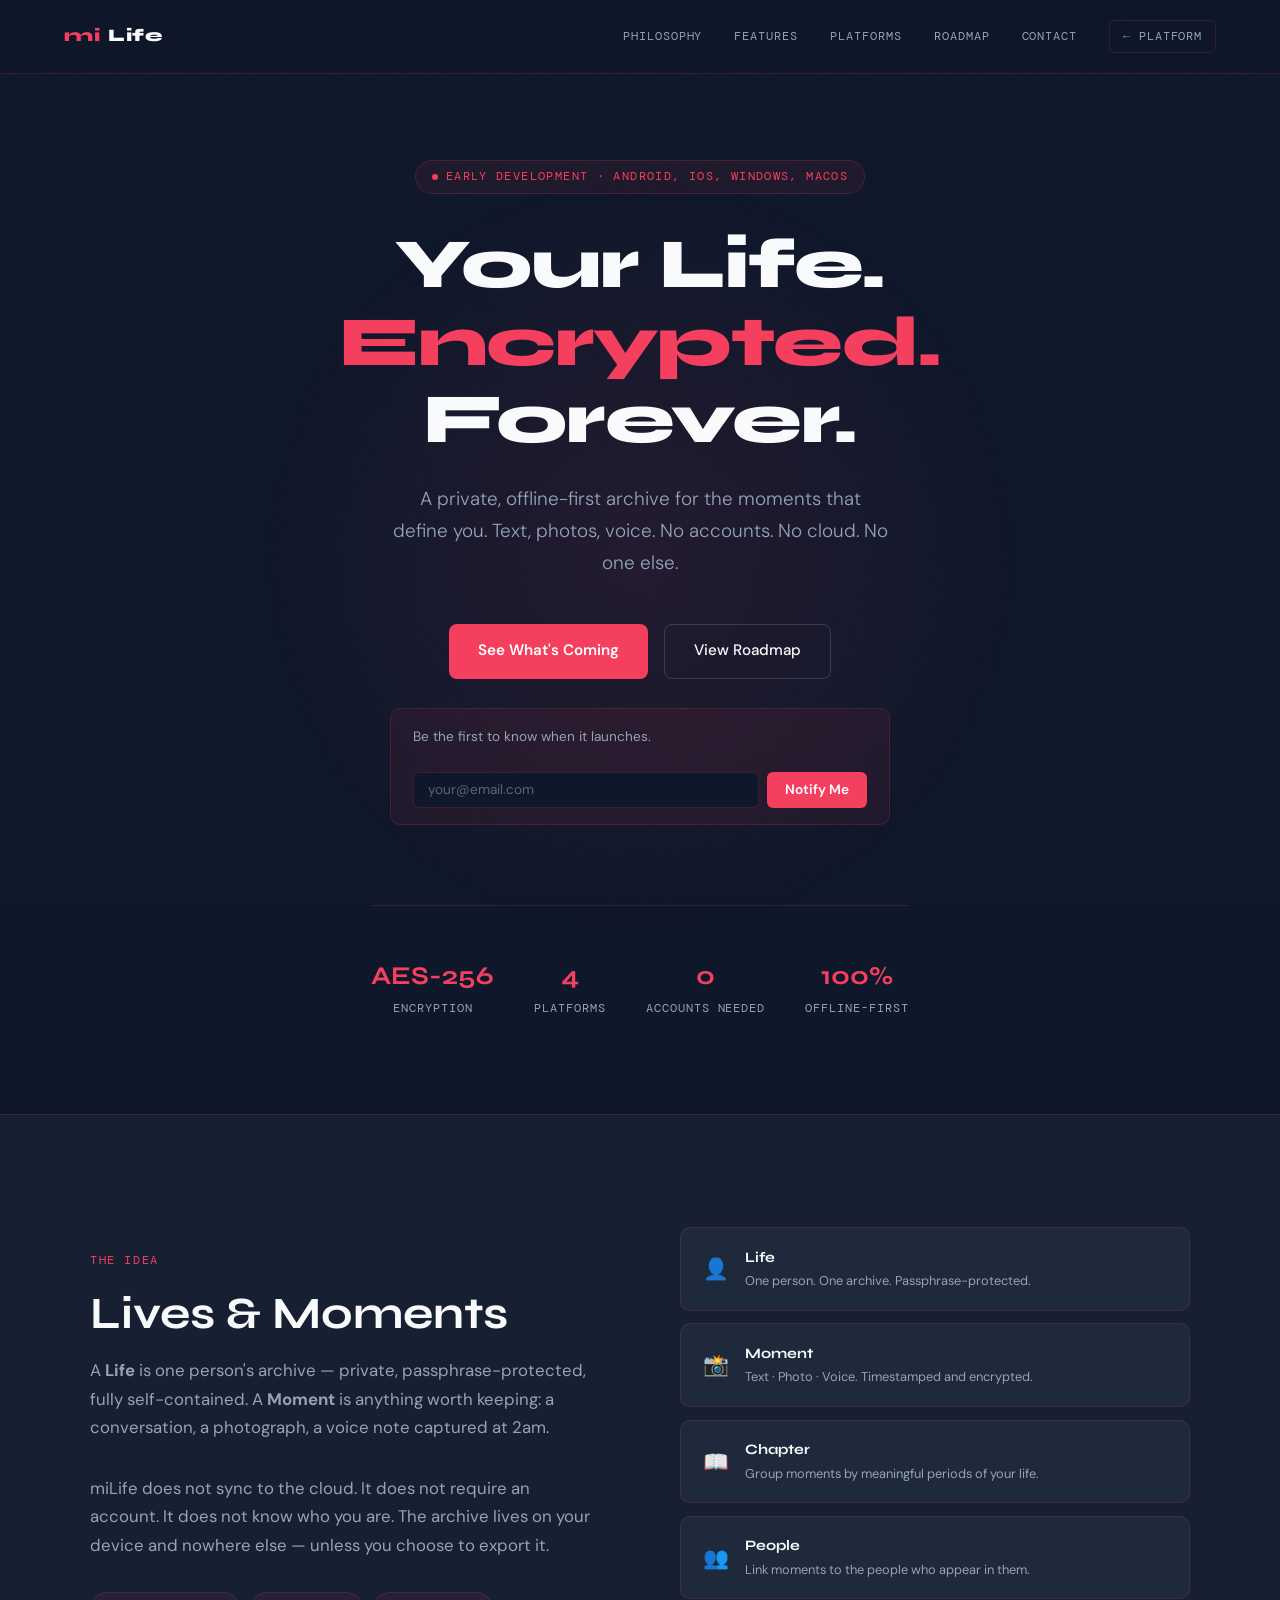
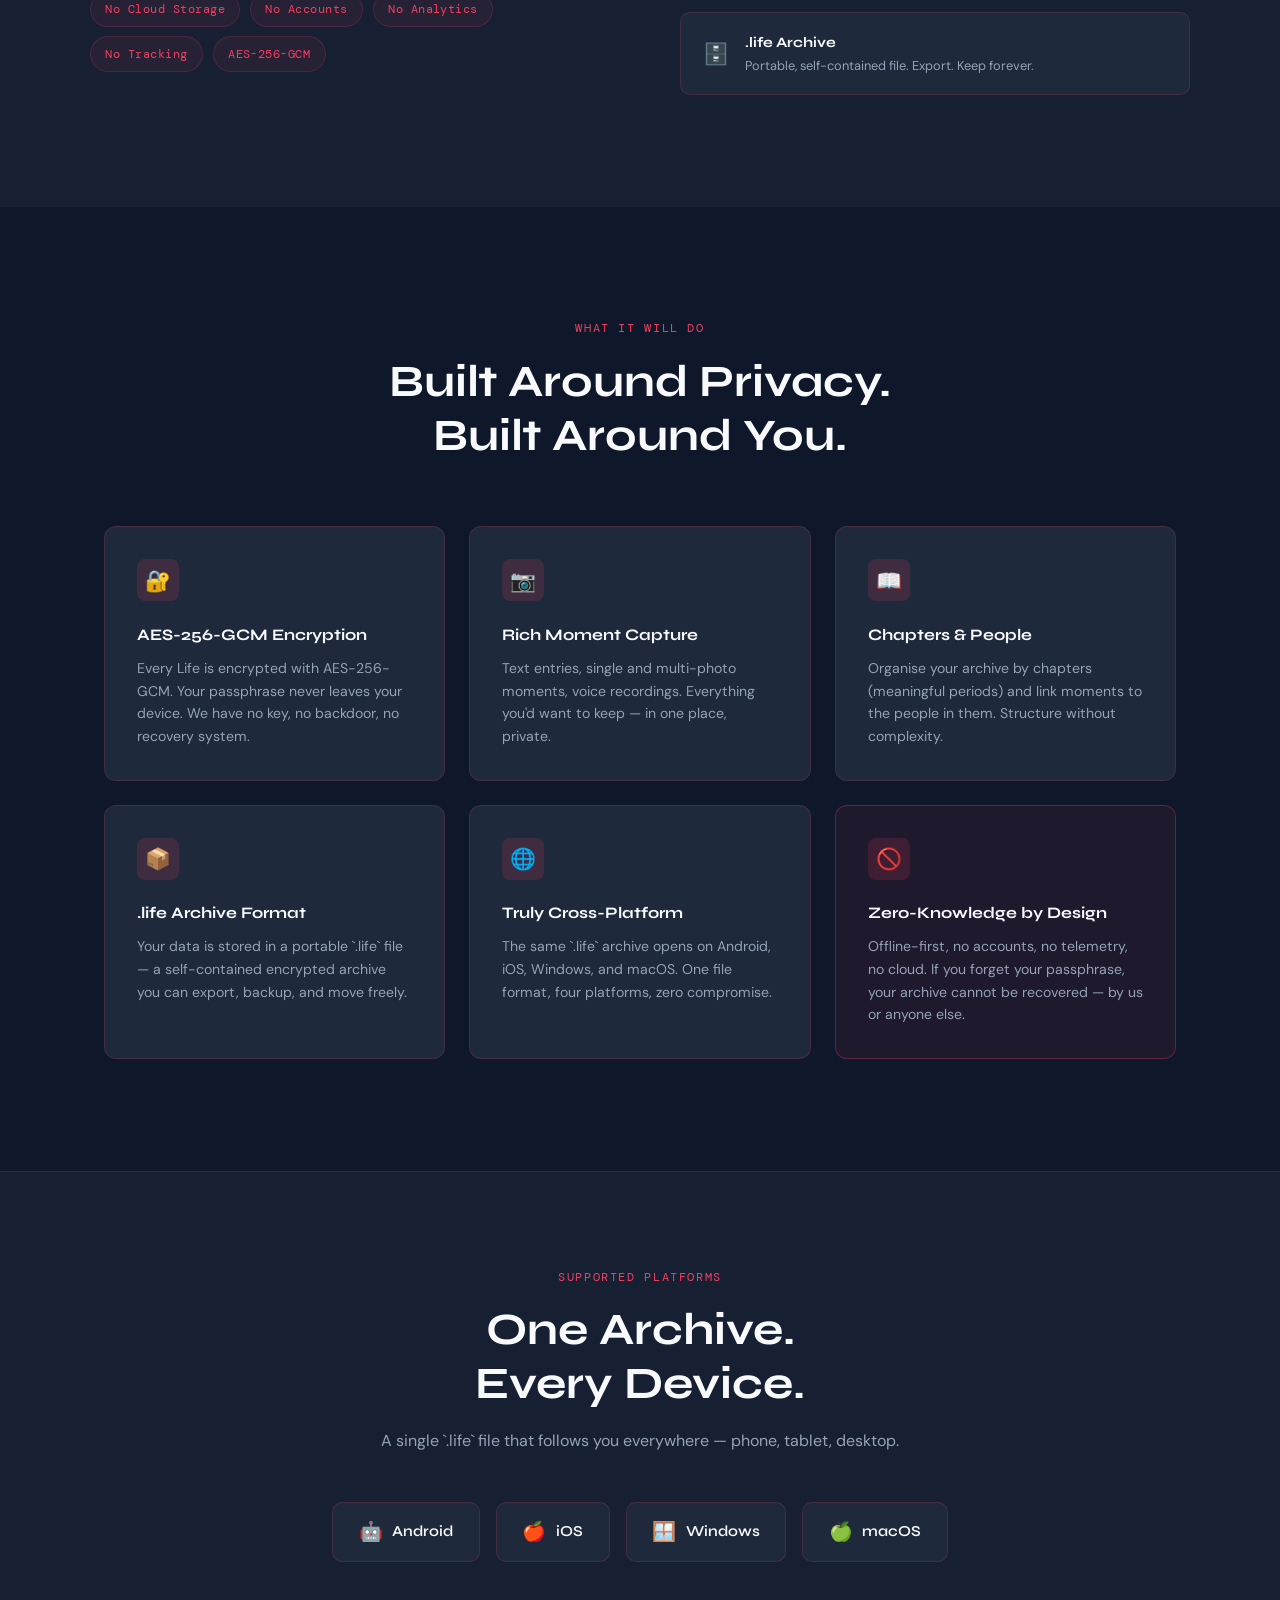
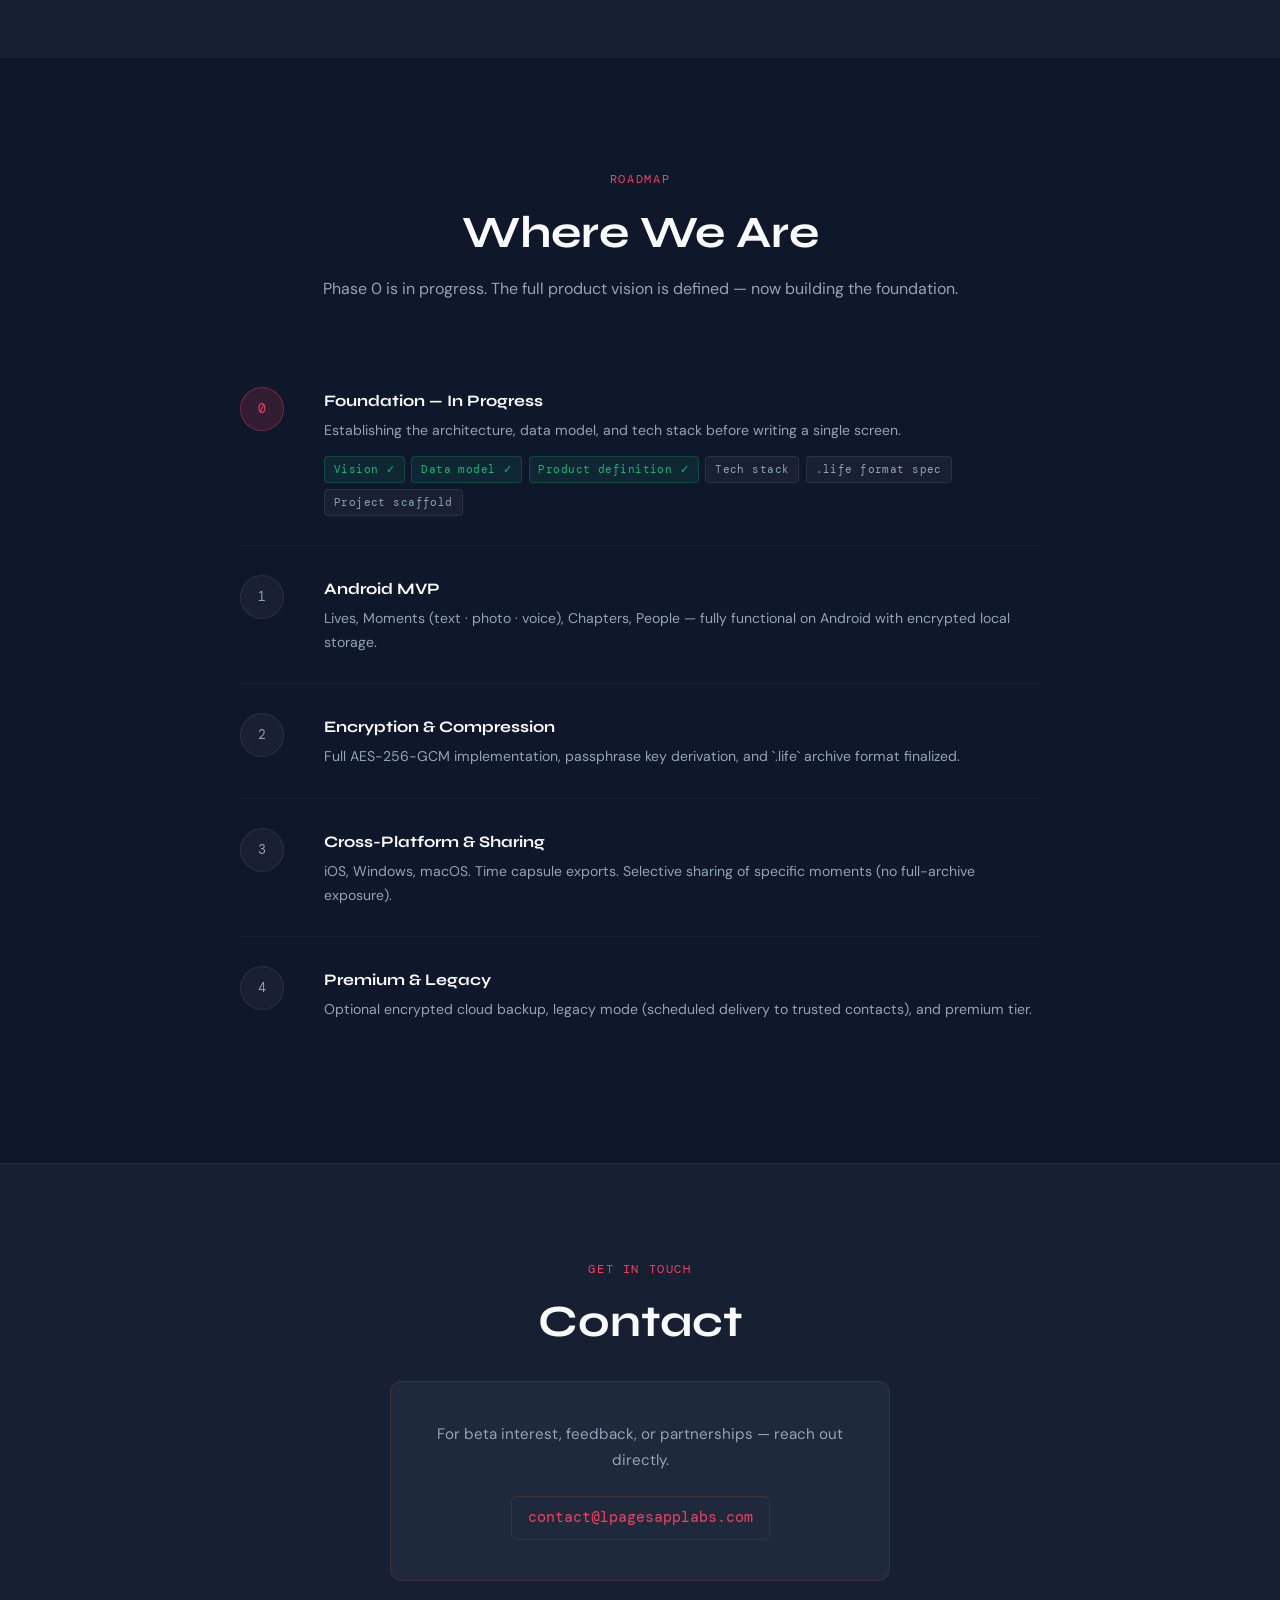
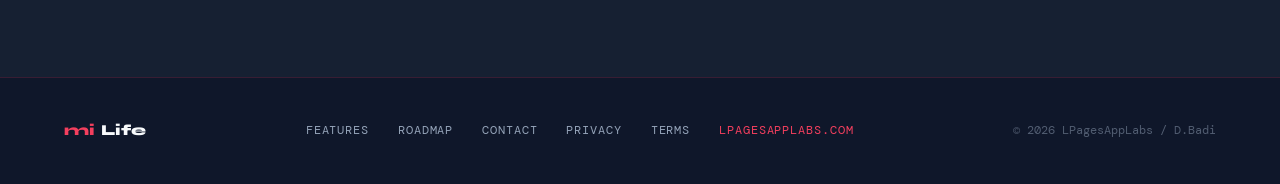
==== index.html @ c21c4c80 "Add files via upload" ====
<!DOCTYPE html>
<!-- LPagesAppLabs Platform v1.0 · miLife · contact@lpagesapplabs.com -->
<html lang="en">
<head>
  <meta charset="UTF-8" />
  <meta name="viewport" content="width=device-width, initial-scale=1.0"/>
  <title>miLife — Your Life. Encrypted. Forever.</title>
  <meta name="description" content="miLife is a private, offline-first life archive app. Capture moments, lives, and memories with AES-256-GCM encryption. No accounts. No cloud. No exceptions.">
  <link rel="canonical" href="https://milife.lpagesapplabs.com/" />
  <meta property="og:title" content="miLife — Your Life. Encrypted. Forever." />
  <meta property="og:description" content="Private life archive app. AES-256 encryption, offline-first, cross-platform. Your memories stay yours." />
  <meta property="og:url" content="https://milife.lpagesapplabs.com/" />
  <meta property="og:type" content="website" />
  <meta name="robots" content="index, follow">
  <link rel="icon" href="https://lpagesapplabs.com/favicon.ico" sizes="any">
  <link rel="icon" href="https://lpagesapplabs.com/logo.svg" type="image/svg+xml">
  <link rel="preconnect" href="https://fonts.bunny.net">
  <link href="https://fonts.bunny.net/css2?family=Syne:wght@400;600;700;800&family=DM+Mono:wght@300;400;500&family=DM+Sans:wght@300;400;500&display=swap" rel="stylesheet">
  <style>
    *, *::before, *::after { box-sizing: border-box; margin: 0; padding: 0; }
    :root {
      --bg: #0F172A; --bg2: #111827;
      --surface: #1E293B; --surface2: #162032;
      --rose: #F43F5E; --rose-dim: #E11D48;
      --rose-glow: rgba(244,63,94,0.15);
      --rose-glow2: rgba(244,63,94,0.07);
      --cyan: #22D3EE;
      --emerald: #10B981;
      --white: #F8FAFC; --muted: #94A3B8;
      --border: rgba(244,63,94,0.18);
    }
    html { scroll-behavior: smooth; }
    body {
      background: var(--bg); color: var(--white);
      font-family: 'DM Sans', sans-serif;
      font-size: 16px; line-height: 1.7; overflow-x: hidden;
    }
    body::before {
      content: ''; position: fixed; inset: 0;
      background-image: url("data:image/svg+xml,%3Csvg viewBox='0 0 256 256' xmlns='http://www.w3.org/2000/svg'%3E%3Cfilter id='noise'%3E%3CfeTurbulence type='fractalNoise' baseFrequency='0.9' numOctaves='4' stitchTiles='stitch'/%3E%3C/filter%3E%3Crect width='100%25' height='100%25' filter='url(%23noise)' opacity='0.04'/%3E%3C/svg%3E");
      pointer-events: none; z-index: 0; opacity: 0.4;
    }
    section { position: relative; z-index: 1; }

    /* NAV */
    nav {
      position: fixed; top: 0; left: 0; right: 0; z-index: 100;
      display: flex; justify-content: space-between; align-items: center;
      padding: 1.25rem 5%;
      background: rgba(15,23,42,0.88); backdrop-filter: blur(18px);
      border-bottom: 1px solid var(--border);
    }
    .nav-logo {
      font-family: 'Syne', sans-serif; font-weight: 800;
      font-size: 1.1rem; letter-spacing: 0.03em;
      color: var(--white); display: flex; align-items: center; gap: 0.5rem;
      text-decoration: none;
    }
    .nav-logo span { color: var(--rose); }
    .nav-right { display: flex; align-items: center; gap: 2rem; }
    .nav-links { display: flex; gap: 2rem; }
    .nav-links a {
      font-family: 'DM Mono', monospace; font-size: 0.75rem;
      color: var(--muted); text-decoration: none;
      letter-spacing: 0.08em; text-transform: uppercase; transition: color 0.2s;
    }
    .nav-links a:hover { color: var(--rose); }
    .nav-platform {
      font-family: 'DM Mono', monospace; font-size: 0.72rem;
      color: var(--muted); text-decoration: none;
      letter-spacing: 0.08em; text-transform: uppercase;
      border: 1px solid var(--border); padding: 0.35rem 0.8rem;
      border-radius: 6px; transition: all 0.2s;
    }
    .nav-platform:hover { color: var(--cyan); border-color: rgba(34,211,238,0.3); }
    .nav-hamburger { display: none; flex-direction: column; gap: 5px; cursor: pointer; padding: 4px; background: none; border: none; }
    .nav-hamburger span { display: block; width: 22px; height: 2px; background: var(--muted); border-radius: 2px; }
    .nav-mobile { display: none; flex-direction: column; background: rgba(15,23,42,0.97); border-top: 1px solid var(--border); padding: 1rem 5%; position: fixed; top: 62px; left: 0; right: 0; z-index: 99; }
    .nav-mobile a { font-family: 'DM Mono', monospace; font-size: 0.85rem; color: var(--muted); text-decoration: none; letter-spacing: 0.08em; text-transform: uppercase; padding: 0.75rem 0; border-bottom: 1px solid rgba(255,255,255,0.04); transition: color 0.2s; }
    .nav-mobile a:last-child { border-bottom: none; }
    .nav-mobile a:hover { color: var(--rose); }
    .nav-mobile.open { display: flex; }

    /* HERO */
    #hero {
      min-height: 100vh;
      display: flex; flex-direction: column;
      align-items: center; justify-content: center;
      text-align: center; padding: 10rem 5% 6rem; overflow: hidden;
    }
    .hero-glow {
      position: absolute; width: 800px; height: 800px; border-radius: 50%;
      background: radial-gradient(circle, rgba(244,63,94,0.09) 0%, transparent 68%);
      top: 50%; left: 50%; transform: translate(-50%, -50%);
      pointer-events: none; animation: pulse-glow 7s ease-in-out infinite;
    }
    @keyframes pulse-glow {
      0%, 100% { opacity: 0.6; transform: translate(-50%,-50%) scale(1); }
      50% { opacity: 1; transform: translate(-50%,-50%) scale(1.07); }
    }
    .hero-badge {
      display: inline-flex; align-items: center; gap: 0.5rem;
      font-family: 'DM Mono', monospace; font-size: 0.72rem;
      letter-spacing: 0.12em; text-transform: uppercase;
      color: var(--rose); background: var(--rose-glow2); border: 1px solid var(--border);
      padding: 0.4rem 1rem; border-radius: 999px;
      margin-bottom: 2rem; animation: fadeUp 0.6s ease both;
    }
    .badge-dot { width: 6px; height: 6px; border-radius: 50%; background: var(--rose); animation: blink 2s ease infinite; }
    @keyframes blink { 0%,100%{opacity:1} 50%{opacity:0.3} }
    h1 {
      font-family: 'Syne', sans-serif; font-weight: 800;
      font-size: clamp(2.2rem, 5.5vw, 4.5rem);
      line-height: 1.1; letter-spacing: -0.02em;
      margin-bottom: 1.5rem; animation: fadeUp 0.7s 0.1s ease both;
    }
    h1 .accent { color: var(--rose); }
    .hero-sub {
      font-size: clamp(1rem, 2vw, 1.18rem); color: var(--muted);
      max-width: 500px; margin: 0 auto 2.8rem; font-weight: 300;
      animation: fadeUp 0.7s 0.2s ease both;
    }
    .btn-group { display: flex; gap: 1rem; flex-wrap: wrap; justify-content: center; animation: fadeUp 0.7s 0.3s ease both; }
    .btn {
      display: inline-flex; align-items: center; gap: 0.6rem;
      padding: 0.85rem 1.8rem; border-radius: 8px;
      font-family: 'DM Sans', sans-serif; font-size: 0.95rem;
      font-weight: 500; text-decoration: none; cursor: pointer; transition: all 0.2s;
    }
    .btn-primary { background: var(--rose); color: #fff; border: none; font-weight: 600; }
    .btn-primary:hover { background: var(--rose-dim); transform: translateY(-2px); box-shadow: 0 8px 30px rgba(244,63,94,0.4); }
    .btn-secondary { background: transparent; color: var(--white); border: 1px solid rgba(255,255,255,0.15); }
    .btn-secondary:hover { border-color: var(--rose); color: var(--rose); transform: translateY(-2px); }
    .btn-soon { opacity: 0.5; cursor: default; pointer-events: none; }

    /* NOTIFY FORM */
    .notify-strip {
      display: flex; align-items: center; gap: 1.5rem; flex-wrap: wrap;
      background: var(--rose-glow2); border: 1px solid var(--border);
      border-radius: 10px; padding: 1rem 1.4rem; margin-top: 1.8rem;
      animation: fadeUp 0.7s 0.45s ease both; max-width: 500px;
    }
    .notify-strip p { font-size: 0.85rem; color: var(--muted); margin: 0; white-space: nowrap; }
    .notify-form { display: flex; gap: 0.5rem; flex: 1; min-width: 200px; }
    .notify-form input[type="email"] {
      flex: 1; background: var(--bg); border: 1px solid var(--border);
      border-radius: 6px; padding: 0.55rem 0.85rem;
      font-family: 'DM Sans', sans-serif; font-size: 0.85rem; color: var(--white);
      outline: none; transition: border-color 0.2s;
    }
    .notify-form input[type="email"]::placeholder { color: var(--muted); opacity: 0.55; }
    .notify-form input[type="email"]:focus { border-color: var(--rose); }
    .notify-form button {
      background: var(--rose); color: #fff; border: none; border-radius: 6px;
      padding: 0.55rem 1.1rem; font-family: 'DM Sans', sans-serif; font-size: 0.85rem;
      font-weight: 600; cursor: pointer; transition: background 0.2s; white-space: nowrap;
    }
    .notify-form button:hover { background: var(--rose-dim); }

    .hero-stat-bar {
      display: flex; gap: 2.5rem; flex-wrap: wrap; justify-content: center;
      margin-top: 5rem; padding-top: 3rem; border-top: 1px solid var(--border);
      animation: fadeUp 0.7s 0.55s ease both;
    }
    .stat { text-align: center; }
    .stat-num { font-family: 'Syne', sans-serif; font-size: 1.6rem; font-weight: 700; color: var(--rose); }
    .stat-label { font-size: 0.75rem; color: var(--muted); font-family: 'DM Mono', monospace; text-transform: uppercase; letter-spacing: 0.08em; }
    @keyframes fadeUp { from{opacity:0;transform:translateY(24px)} to{opacity:1;transform:translateY(0)} }

    /* SECTION COMMON */
    .section-label { font-family: 'DM Mono', monospace; font-size: 0.72rem; letter-spacing: 0.14em; text-transform: uppercase; color: var(--rose); margin-bottom: 1rem; }
    .section-title { font-family: 'Syne', sans-serif; font-size: clamp(1.8rem, 4vw, 2.8rem); font-weight: 700; line-height: 1.2; margin-bottom: 1rem; }

    /* PHILOSOPHY */
    #philosophy { padding: 7rem 5%; background: var(--surface2); border-top: 1px solid var(--border); }
    .philosophy-inner { max-width: 1100px; margin: 0 auto; display: grid; grid-template-columns: 1fr 1fr; gap: 5rem; align-items: center; }
    .philosophy-copy p { color: var(--muted); margin-bottom: 2rem; font-size: 1.05rem; }
    .philosophy-pills { display: flex; flex-wrap: wrap; gap: 0.6rem; }
    .pill { font-family: 'DM Mono', monospace; font-size: 0.75rem; padding: 0.4rem 0.9rem; border-radius: 999px; border: 1px solid var(--border); color: var(--rose); background: var(--rose-glow2); letter-spacing: 0.04em; }
    .philosophy-visual { display: flex; flex-direction: column; gap: 0.8rem; }
    .concept-row {
      display: flex; align-items: center; gap: 1rem; padding: 1.1rem 1.4rem;
      background: var(--surface); border: 1px solid var(--border); border-radius: 10px; transition: all 0.2s;
    }
    .concept-row:hover { border-color: rgba(244,63,94,0.35); background: var(--rose-glow2); }
    .concept-icon { font-size: 1.3rem; flex-shrink: 0; }
    .concept-body { flex: 1; }
    .concept-title { font-family: 'Syne', sans-serif; font-size: 0.9rem; font-weight: 700; }
    .concept-desc { font-size: 0.8rem; color: var(--muted); }

    /* FEATURES */
    #features { padding: 7rem 5%; max-width: 1200px; margin: 0 auto; }
    .features-header { text-align: center; margin-bottom: 4rem; }
    .features-grid { display: grid; grid-template-columns: repeat(auto-fit, minmax(260px, 1fr)); gap: 1.5rem; }
    .feature-card {
      background: var(--surface); border: 1px solid var(--border);
      border-radius: 12px; padding: 2rem; transition: all 0.25s; position: relative; overflow: hidden;
    }
    .feature-card::before { content:''; position:absolute; top:0; left:0; right:0; height:2px; background:linear-gradient(90deg, transparent, var(--rose), transparent); opacity:0; transition:opacity 0.3s; }
    .feature-card:hover { transform: translateY(-4px); border-color: rgba(244,63,94,0.4); box-shadow: 0 20px 40px rgba(0,0,0,0.3); }
    .feature-card:hover::before { opacity: 1; }
    .feature-icon { width: 42px; height: 42px; display: flex; align-items: center; justify-content: center; background: var(--rose-glow); border-radius: 8px; font-size: 1.3rem; margin-bottom: 1.2rem; }
    .feature-title { font-family: 'Syne', sans-serif; font-size: 1rem; font-weight: 700; margin-bottom: 0.6rem; color: var(--white); }
    .feature-desc { font-size: 0.88rem; color: var(--muted); line-height: 1.6; }

    /* PLATFORMS */
    #platforms { padding: 6rem 5%; background: var(--surface2); border-top: 1px solid var(--border); }
    .platforms-inner { max-width: 900px; margin: 0 auto; text-align: center; }
    .platform-grid { display: flex; flex-wrap: wrap; justify-content: center; gap: 1rem; margin-top: 3rem; }
    .platform-tag {
      display: flex; align-items: center; gap: 0.6rem;
      font-family: 'Syne', sans-serif; font-size: 0.95rem; font-weight: 600;
      padding: 0.8rem 1.6rem; border-radius: 10px;
      border: 1px solid var(--border); background: var(--surface);
      color: var(--white); transition: all 0.2s;
    }
    .platform-tag:hover { background: var(--rose-glow2); border-color: rgba(244,63,94,0.35); color: var(--rose); transform: translateY(-2px); }
    .platform-tag .icon { font-size: 1.2rem; }

    /* ROADMAP */
    #roadmap { padding: 7rem 5%; }
    .roadmap-inner { max-width: 800px; margin: 0 auto; }
    .roadmap-header { text-align: center; margin-bottom: 3.5rem; }
    .roadmap-header p { color: var(--muted); font-size: 1rem; margin-top: 0.5rem; }
    .phases { display: flex; flex-direction: column; gap: 0; }
    .phase {
      display: grid; grid-template-columns: 60px 1fr; gap: 1.5rem;
      padding: 1.8rem 0; border-bottom: 1px solid rgba(255,255,255,0.04); align-items: start;
    }
    .phase:last-child { border-bottom: none; }
    .phase-num {
      width: 44px; height: 44px; border-radius: 50%;
      display: flex; align-items: center; justify-content: center;
      font-family: 'DM Mono', monospace; font-size: 0.8rem; flex-shrink: 0;
    }
    .phase-num.done { background: rgba(16,185,129,0.15); border: 1px solid rgba(16,185,129,0.3); color: var(--emerald); }
    .phase-num.active { background: var(--rose-glow); border: 1px solid rgba(244,63,94,0.35); color: var(--rose); }
    .phase-num.next { background: rgba(255,255,255,0.04); border: 1px solid rgba(255,255,255,0.08); color: var(--muted); }
    .phase-name { font-family: 'Syne', sans-serif; font-size: 1rem; font-weight: 700; margin-bottom: 0.3rem; }
    .phase-desc { font-size: 0.88rem; color: var(--muted); }
    .phase-items { display: flex; flex-wrap: wrap; gap: 0.4rem; margin-top: 0.8rem; }
    .phase-item { font-family: 'DM Mono', monospace; font-size: 0.68rem; letter-spacing: 0.04em; padding: 0.2rem 0.55rem; border-radius: 4px; }
    .phase-item.done-item { background: rgba(16,185,129,0.1); border: 1px solid rgba(16,185,129,0.22); color: var(--emerald); }
    .phase-item.todo-item { background: rgba(255,255,255,0.04); border: 1px solid rgba(255,255,255,0.08); color: var(--muted); }

    /* CONTACT */
    #contact { padding: 6rem 5%; background: var(--surface2); border-top: 1px solid var(--border); text-align: center; }
    .contact-box { max-width: 500px; margin: 2rem auto 0; background: var(--surface); border: 1px solid var(--border); border-radius: 12px; padding: 2.5rem; }
    .contact-box p { color: var(--muted); font-size: 0.95rem; margin-bottom: 1.4rem; }
    .contact-email { display: inline-block; font-family: 'DM Mono', monospace; font-size: 0.95rem; color: var(--rose); text-decoration: none; padding: 0.5rem 1rem; border: 1px solid var(--border); border-radius: 6px; transition: border-color 0.2s; }
    .contact-email:hover { border-color: var(--rose); }

    /* FOOTER */
    footer { padding: 2.5rem 5%; border-top: 1px solid var(--border); display: flex; justify-content: space-between; align-items: center; flex-wrap: wrap; gap: 1rem; position: relative; z-index: 1; }
    .footer-logo { font-family: 'Syne', sans-serif; font-weight: 800; font-size: 0.95rem; text-decoration: none; color: var(--white); display: flex; align-items: center; gap: 0.4rem; }
    .footer-logo span { color: var(--rose); }
    .footer-links { display: flex; gap: 1.8rem; flex-wrap: wrap; }
    .footer-links a { font-family: 'DM Mono', monospace; font-size: 0.72rem; letter-spacing: 0.08em; text-transform: uppercase; color: var(--muted); text-decoration: none; transition: color 0.2s; }
    .footer-links a:hover { color: var(--rose); }
    .footer-copy { font-family: 'DM Mono', monospace; font-size: 0.72rem; color: var(--muted); opacity: 0.5; }

    .reveal { opacity: 0; transform: translateY(20px); transition: opacity 0.7s ease, transform 0.7s ease; }
    .reveal.visible { opacity: 1; transform: none; }

    @media (max-width: 768px) {
      .philosophy-inner { grid-template-columns: 1fr; gap: 3rem; }
      .nav-links { display: none; } .nav-hamburger { display: flex; }
      .nav-right { gap: 1rem; }
      #hero { padding: 7rem 5% 4rem; }
      h1 { font-size: clamp(1.9rem, 8vw, 2.8rem); }
      .hero-stat-bar { gap: 1.5rem; margin-top: 3rem; padding-top: 2rem; }
      .stat-num { font-size: 1.3rem; }
      footer { flex-direction: column; text-align: center; align-items: center; }
      .footer-links { justify-content: center; gap: 1rem; }
    }
  </style>
</head>
<body>

<nav>
  <a href="#hero" class="nav-logo"><span>mi</span>Life</a>
  <div class="nav-right">
    <div class="nav-links">
      <a href="#philosophy">Philosophy</a>
      <a href="#features">Features</a>
      <a href="#platforms">Platforms</a>
      <a href="#roadmap">Roadmap</a>
      <a href="#contact">Contact</a>
    </div>
    <a href="https://lpagesapplabs.com" class="nav-platform" rel="noopener noreferrer">← Platform</a>
    <button class="nav-hamburger" id="hamburger" aria-label="Menu"><span></span><span></span><span></span></button>
  </div>
</nav>
<div class="nav-mobile" id="navMobile">
  <a href="#philosophy" onclick="closeMenu()">Philosophy</a>
  <a href="#features" onclick="closeMenu()">Features</a>
  <a href="#platforms" onclick="closeMenu()">Platforms</a>
  <a href="#roadmap" onclick="closeMenu()">Roadmap</a>
  <a href="#contact" onclick="closeMenu()">Contact</a>
  <a href="https://lpagesapplabs.com" onclick="closeMenu()">← Platform</a>
</div>

<!-- HERO -->
<section id="hero">
  <div class="hero-glow"></div>
  <div class="hero-badge"><span class="badge-dot"></span> Early Development · Android, iOS, Windows, macOS</div>
  <h1>Your Life.<br><span class="accent">Encrypted.</span><br>Forever.</h1>
  <p class="hero-sub">A private, offline-first archive for the moments that define you. Text, photos, voice. No accounts. No cloud. No one else.</p>
  <div class="btn-group">
    <a href="#features" class="btn btn-primary">See What's Coming</a>
    <a href="#roadmap" class="btn btn-secondary">View Roadmap</a>
  </div>
  <div class="notify-strip">
    <p>Be the first to know when it launches.</p>
    <form class="notify-form" data-product="miLife" onsubmit="notifyMe(this,event)">
      <input type="email" placeholder="your@email.com" required autocomplete="email">
      <button type="submit">Notify Me</button>
    </form>
  </div>
  <div class="hero-stat-bar">
    <div class="stat"><div class="stat-num">AES-256</div><div class="stat-label">Encryption</div></div>
    <div class="stat"><div class="stat-num">4</div><div class="stat-label">Platforms</div></div>
    <div class="stat"><div class="stat-num">0</div><div class="stat-label">Accounts needed</div></div>
    <div class="stat"><div class="stat-num">100%</div><div class="stat-label">Offline-first</div></div>
  </div>
</section>

<!-- PHILOSOPHY -->
<section id="philosophy">
  <div class="philosophy-inner">
    <div class="philosophy-copy reveal">
      <div class="section-label">The Idea</div>
      <h2 class="section-title">Lives & Moments</h2>
      <p>A <strong>Life</strong> is one person's archive — private, passphrase-protected, fully self-contained. A <strong>Moment</strong> is anything worth keeping: a conversation, a photograph, a voice note captured at 2am.</p>
      <p>miLife does not sync to the cloud. It does not require an account. It does not know who you are. The archive lives on your device and nowhere else — unless you choose to export it.</p>
      <div class="philosophy-pills">
        <span class="pill">No Cloud Storage</span>
        <span class="pill">No Accounts</span>
        <span class="pill">No Analytics</span>
        <span class="pill">No Tracking</span>
        <span class="pill">AES-256-GCM</span>
      </div>
    </div>
    <div class="philosophy-visual reveal">
      <div class="concept-row"><span class="concept-icon">👤</span><div class="concept-body"><div class="concept-title">Life</div><div class="concept-desc">One person. One archive. Passphrase-protected.</div></div></div>
      <div class="concept-row"><span class="concept-icon">📸</span><div class="concept-body"><div class="concept-title">Moment</div><div class="concept-desc">Text · Photo · Voice. Timestamped and encrypted.</div></div></div>
      <div class="concept-row"><span class="concept-icon">📖</span><div class="concept-body"><div class="concept-title">Chapter</div><div class="concept-desc">Group moments by meaningful periods of your life.</div></div></div>
      <div class="concept-row"><span class="concept-icon">👥</span><div class="concept-body"><div class="concept-title">People</div><div class="concept-desc">Link moments to the people who appear in them.</div></div></div>
      <div class="concept-row"><span class="concept-icon">🗄️</span><div class="concept-body"><div class="concept-title">.life Archive</div><div class="concept-desc">Portable, self-contained file. Export. Keep forever.</div></div></div>
    </div>
  </div>
</section>

<!-- FEATURES -->
<section id="features">
  <div class="features-header reveal">
    <div class="section-label">What It Will Do</div>
    <h2 class="section-title">Built Around Privacy.<br>Built Around You.</h2>
  </div>
  <div class="features-grid">
    <div class="feature-card reveal">
      <div class="feature-icon">🔐</div>
      <div class="feature-title">AES-256-GCM Encryption</div>
      <p class="feature-desc">Every Life is encrypted with AES-256-GCM. Your passphrase never leaves your device. We have no key, no backdoor, no recovery system.</p>
    </div>
    <div class="feature-card reveal">
      <div class="feature-icon">📷</div>
      <div class="feature-title">Rich Moment Capture</div>
      <p class="feature-desc">Text entries, single and multi-photo moments, voice recordings. Everything you'd want to keep — in one place, private.</p>
    </div>
    <div class="feature-card reveal">
      <div class="feature-icon">📖</div>
      <div class="feature-title">Chapters & People</div>
      <p class="feature-desc">Organise your archive by chapters (meaningful periods) and link moments to the people in them. Structure without complexity.</p>
    </div>
    <div class="feature-card reveal">
      <div class="feature-icon">📦</div>
      <div class="feature-title">.life Archive Format</div>
      <p class="feature-desc">Your data is stored in a portable `.life` file — a self-contained encrypted archive you can export, backup, and move freely.</p>
    </div>
    <div class="feature-card reveal">
      <div class="feature-icon">🌐</div>
      <div class="feature-title">Truly Cross-Platform</div>
      <p class="feature-desc">The same `.life` archive opens on Android, iOS, Windows, and macOS. One file format, four platforms, zero compromise.</p>
    </div>
    <div class="feature-card reveal" style="border-color:rgba(244,63,94,0.3);background:var(--rose-glow2);">
      <div class="feature-icon">🚫</div>
      <div class="feature-title">Zero-Knowledge by Design</div>
      <p class="feature-desc">Offline-first, no accounts, no telemetry, no cloud. If you forget your passphrase, your archive cannot be recovered — by us or anyone else.</p>
    </div>
  </div>
</section>

<!-- PLATFORMS -->
<section id="platforms">
  <div class="platforms-inner">
    <div class="reveal">
      <div class="section-label">Supported Platforms</div>
      <h2 class="section-title">One Archive.<br>Every Device.</h2>
      <p style="color:var(--muted);margin-top:0.5rem;">A single `.life` file that follows you everywhere — phone, tablet, desktop.</p>
    </div>
    <div class="platform-grid reveal">
      <div class="platform-tag"><span class="icon">🤖</span> Android</div>
      <div class="platform-tag"><span class="icon">🍎</span> iOS</div>
      <div class="platform-tag"><span class="icon">🪟</span> Windows</div>
      <div class="platform-tag"><span class="icon">🍏</span> macOS</div>
    </div>
  </div>
</section>

<!-- ROADMAP -->
<section id="roadmap">
  <div class="roadmap-inner">
    <div class="roadmap-header reveal">
      <div class="section-label">Roadmap</div>
      <h2 class="section-title">Where We Are</h2>
      <p>Phase 0 is in progress. The full product vision is defined — now building the foundation.</p>
    </div>
    <div class="phases">
      <div class="phase reveal">
        <div class="phase-num active">0</div>
        <div>
          <div class="phase-name">Foundation — In Progress</div>
          <p class="phase-desc">Establishing the architecture, data model, and tech stack before writing a single screen.</p>
          <div class="phase-items">
            <span class="phase-item done-item">Vision ✓</span>
            <span class="phase-item done-item">Data model ✓</span>
            <span class="phase-item done-item">Product definition ✓</span>
            <span class="phase-item todo-item">Tech stack</span>
            <span class="phase-item todo-item">.life format spec</span>
            <span class="phase-item todo-item">Project scaffold</span>
          </div>
        </div>
      </div>
      <div class="phase reveal">
        <div class="phase-num next">1</div>
        <div>
          <div class="phase-name">Android MVP</div>
          <p class="phase-desc">Lives, Moments (text · photo · voice), Chapters, People — fully functional on Android with encrypted local storage.</p>
        </div>
      </div>
      <div class="phase reveal">
        <div class="phase-num next">2</div>
        <div>
          <div class="phase-name">Encryption & Compression</div>
          <p class="phase-desc">Full AES-256-GCM implementation, passphrase key derivation, and `.life` archive format finalized.</p>
        </div>
      </div>
      <div class="phase reveal">
        <div class="phase-num next">3</div>
        <div>
          <div class="phase-name">Cross-Platform & Sharing</div>
          <p class="phase-desc">iOS, Windows, macOS. Time capsule exports. Selective sharing of specific moments (no full-archive exposure).</p>
        </div>
      </div>
      <div class="phase reveal">
        <div class="phase-num next">4</div>
        <div>
          <div class="phase-name">Premium & Legacy</div>
          <p class="phase-desc">Optional encrypted cloud backup, legacy mode (scheduled delivery to trusted contacts), and premium tier.</p>
        </div>
      </div>
    </div>
  </div>
</section>

<!-- CONTACT -->
<section id="contact">
  <div class="reveal">
    <div class="section-label">Get in Touch</div>
    <h2 class="section-title">Contact</h2>
  </div>
  <div class="contact-box reveal">
    <p>For beta interest, feedback, or partnerships — reach out directly.</p>
    <a href="mailto:contact@lpagesapplabs.com" class="contact-email">contact@lpagesapplabs.com</a>
  </div>
</section>

<footer>
  <a href="#hero" class="footer-logo"><span>mi</span>Life</a>
  <div class="footer-links">
    <a href="#features">Features</a>
    <a href="#roadmap">Roadmap</a>
    <a href="#contact">Contact</a>
    <a href="privacy.html">Privacy</a>
    <a href="terms.html">Terms</a>
    <a href="https://lpagesapplabs.com" style="color:var(--rose);" rel="noopener noreferrer">lpagesapplabs.com</a>
  </div>
  <div class="footer-copy">© 2026 LPagesAppLabs / D.Badi</div>
</footer>

<script>
  function notifyMe(f,e){e.preventDefault();var em=f.querySelector('input').value;var p=f.dataset.product;window.location='mailto:contact@lpagesapplabs.com?subject=Launch+notification:+'+encodeURIComponent(p)+'&body=Please+add+'+encodeURIComponent(em)+'+to+the+launch+list+for+'+encodeURIComponent(p)+'.';}
  const observer = new IntersectionObserver((entries) => {
    entries.forEach(e => { if (e.isIntersecting) { e.target.classList.add('visible'); observer.unobserve(e.target); } });
  }, { threshold: 0.1 });
  document.querySelectorAll('.reveal').forEach(el => observer.observe(el));
  const hamburger = document.getElementById('hamburger');
  const navMobile = document.getElementById('navMobile');
  hamburger.addEventListener('click', () => navMobile.classList.toggle('open'));
  function closeMenu() { navMobile.classList.remove('open'); }
</script>
</body>
</html>
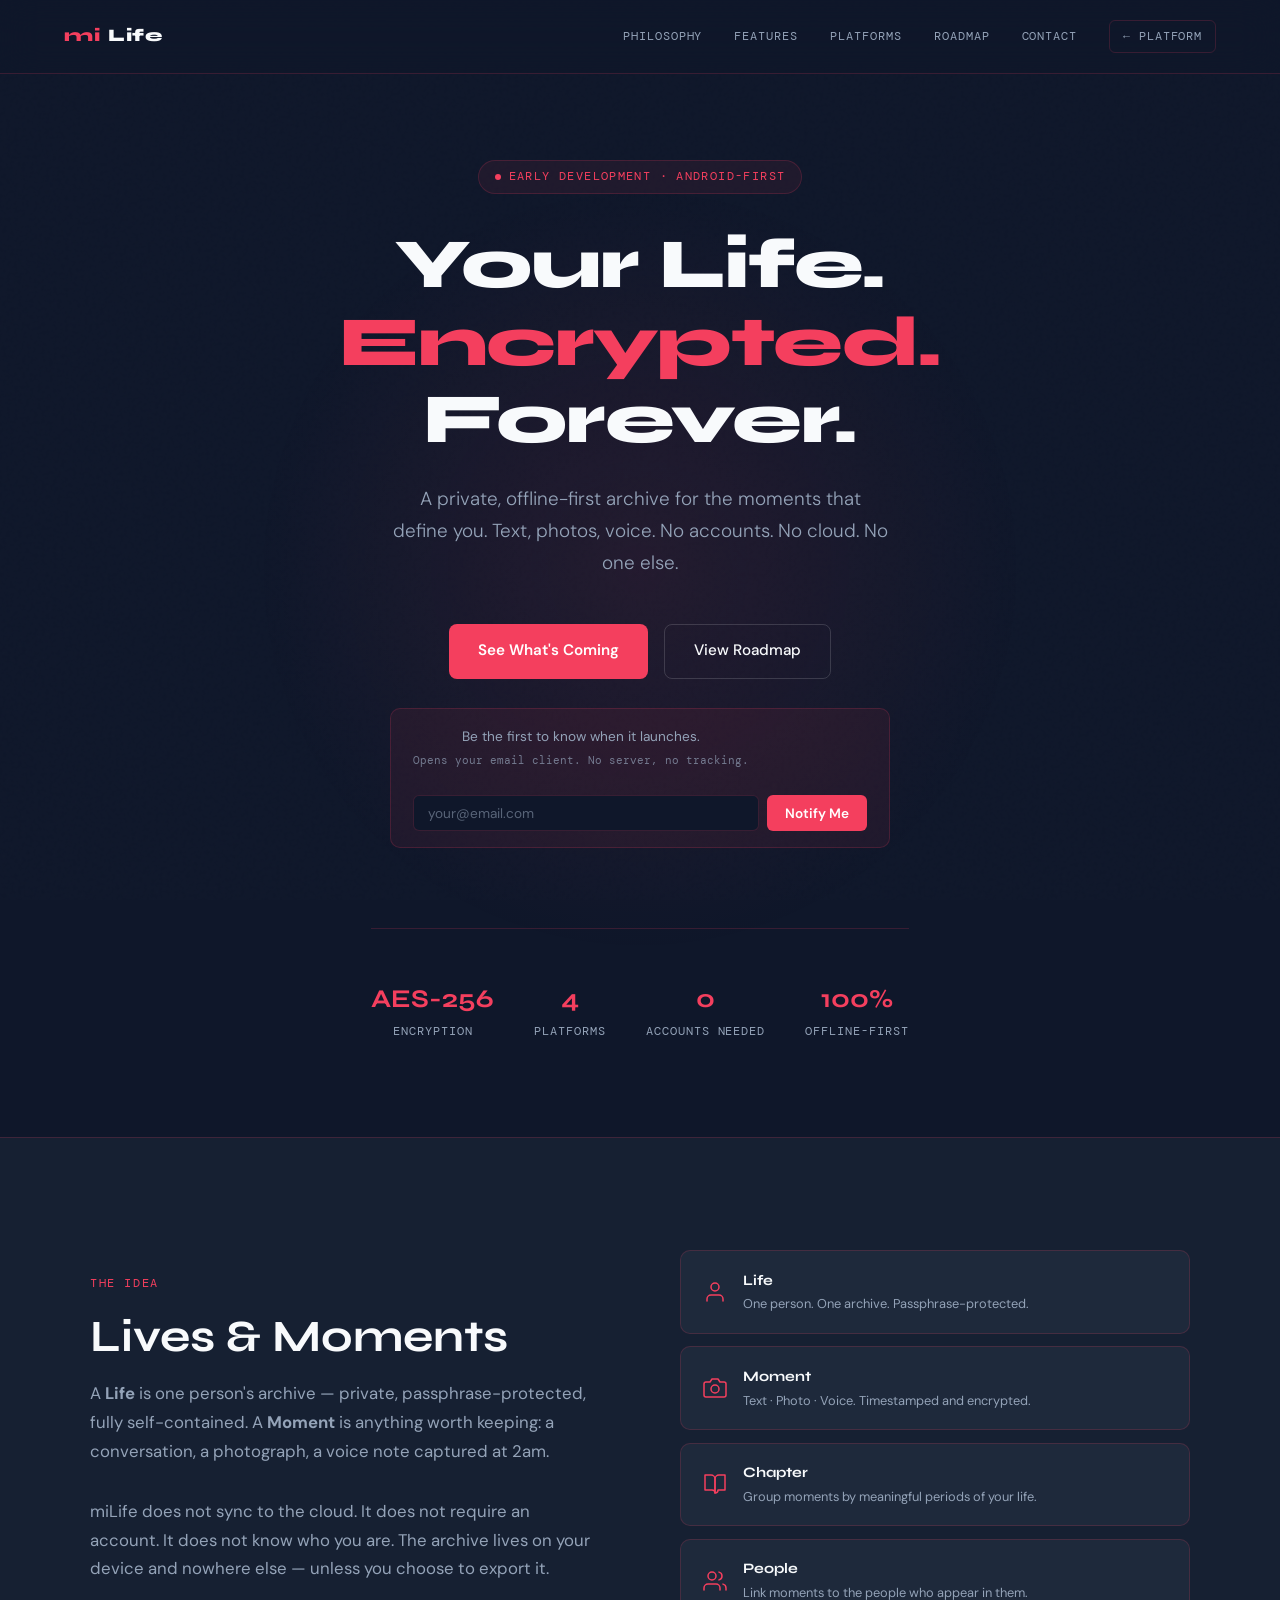
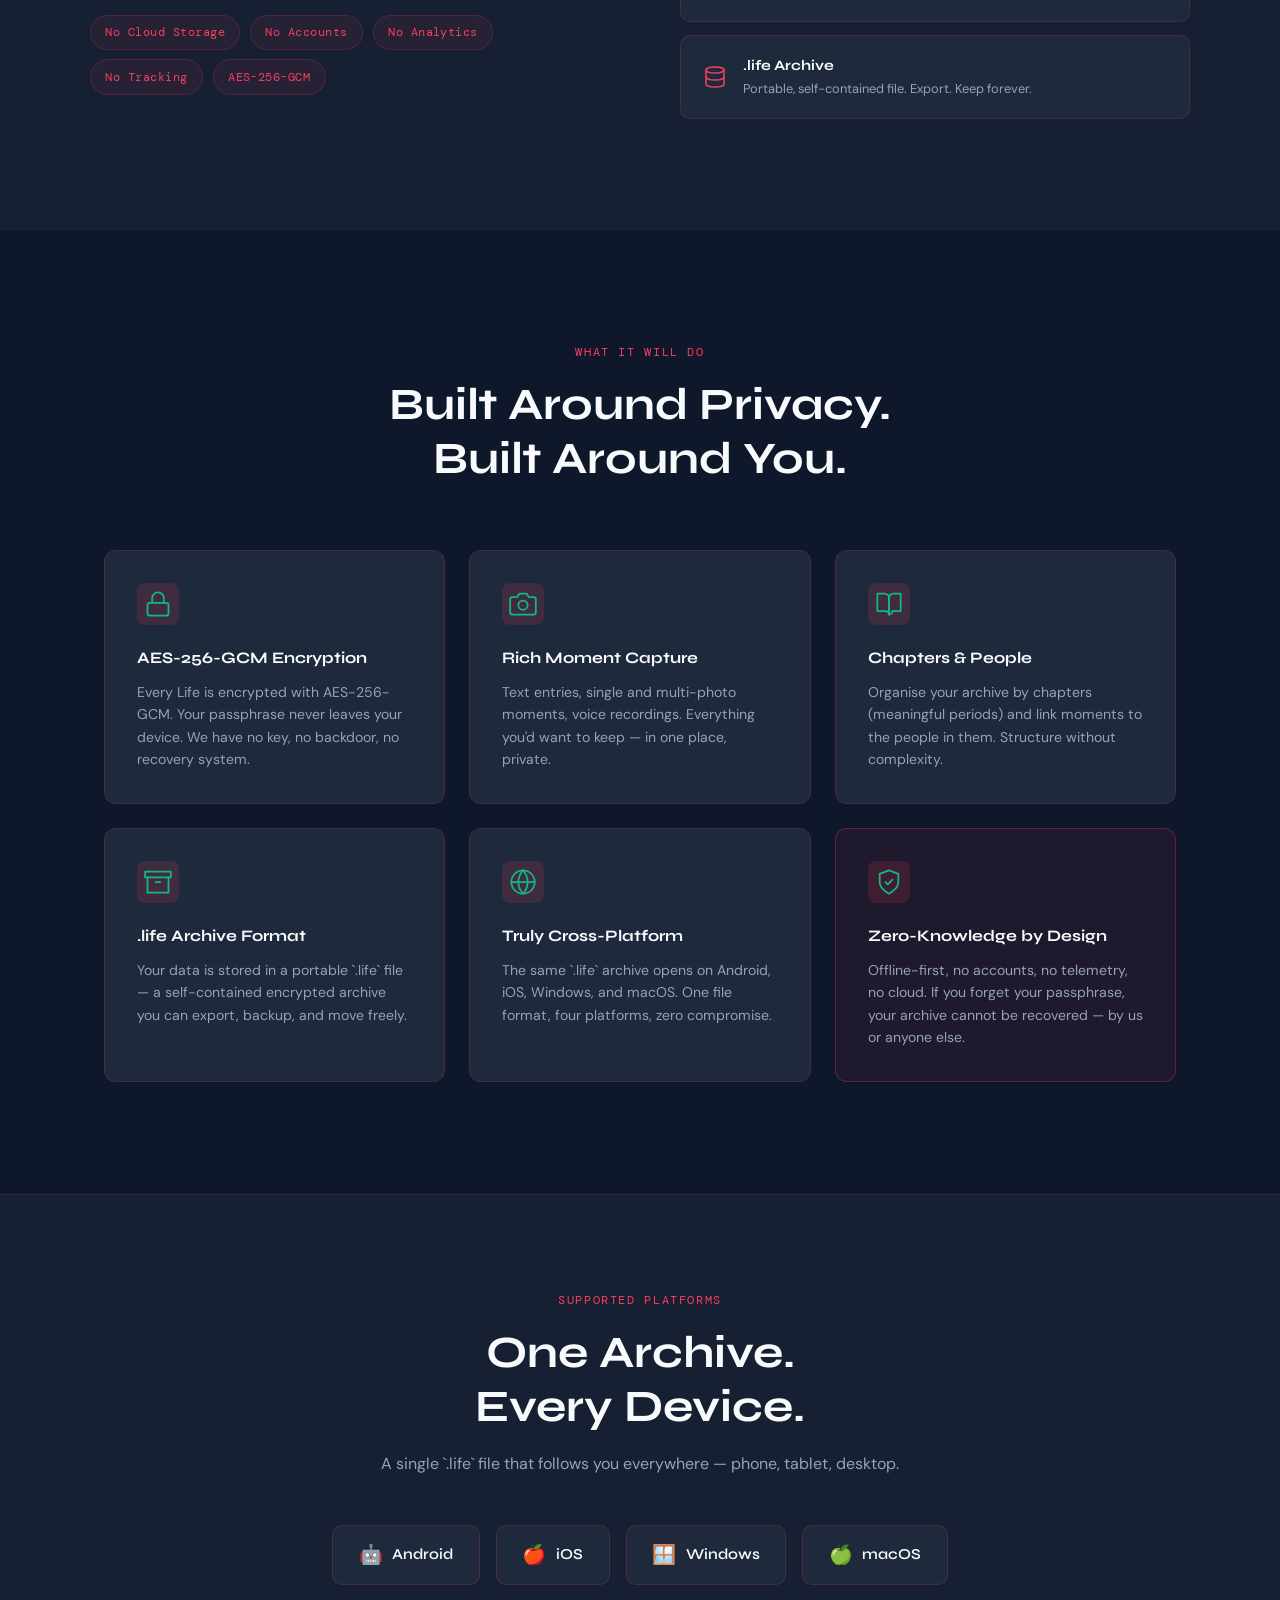
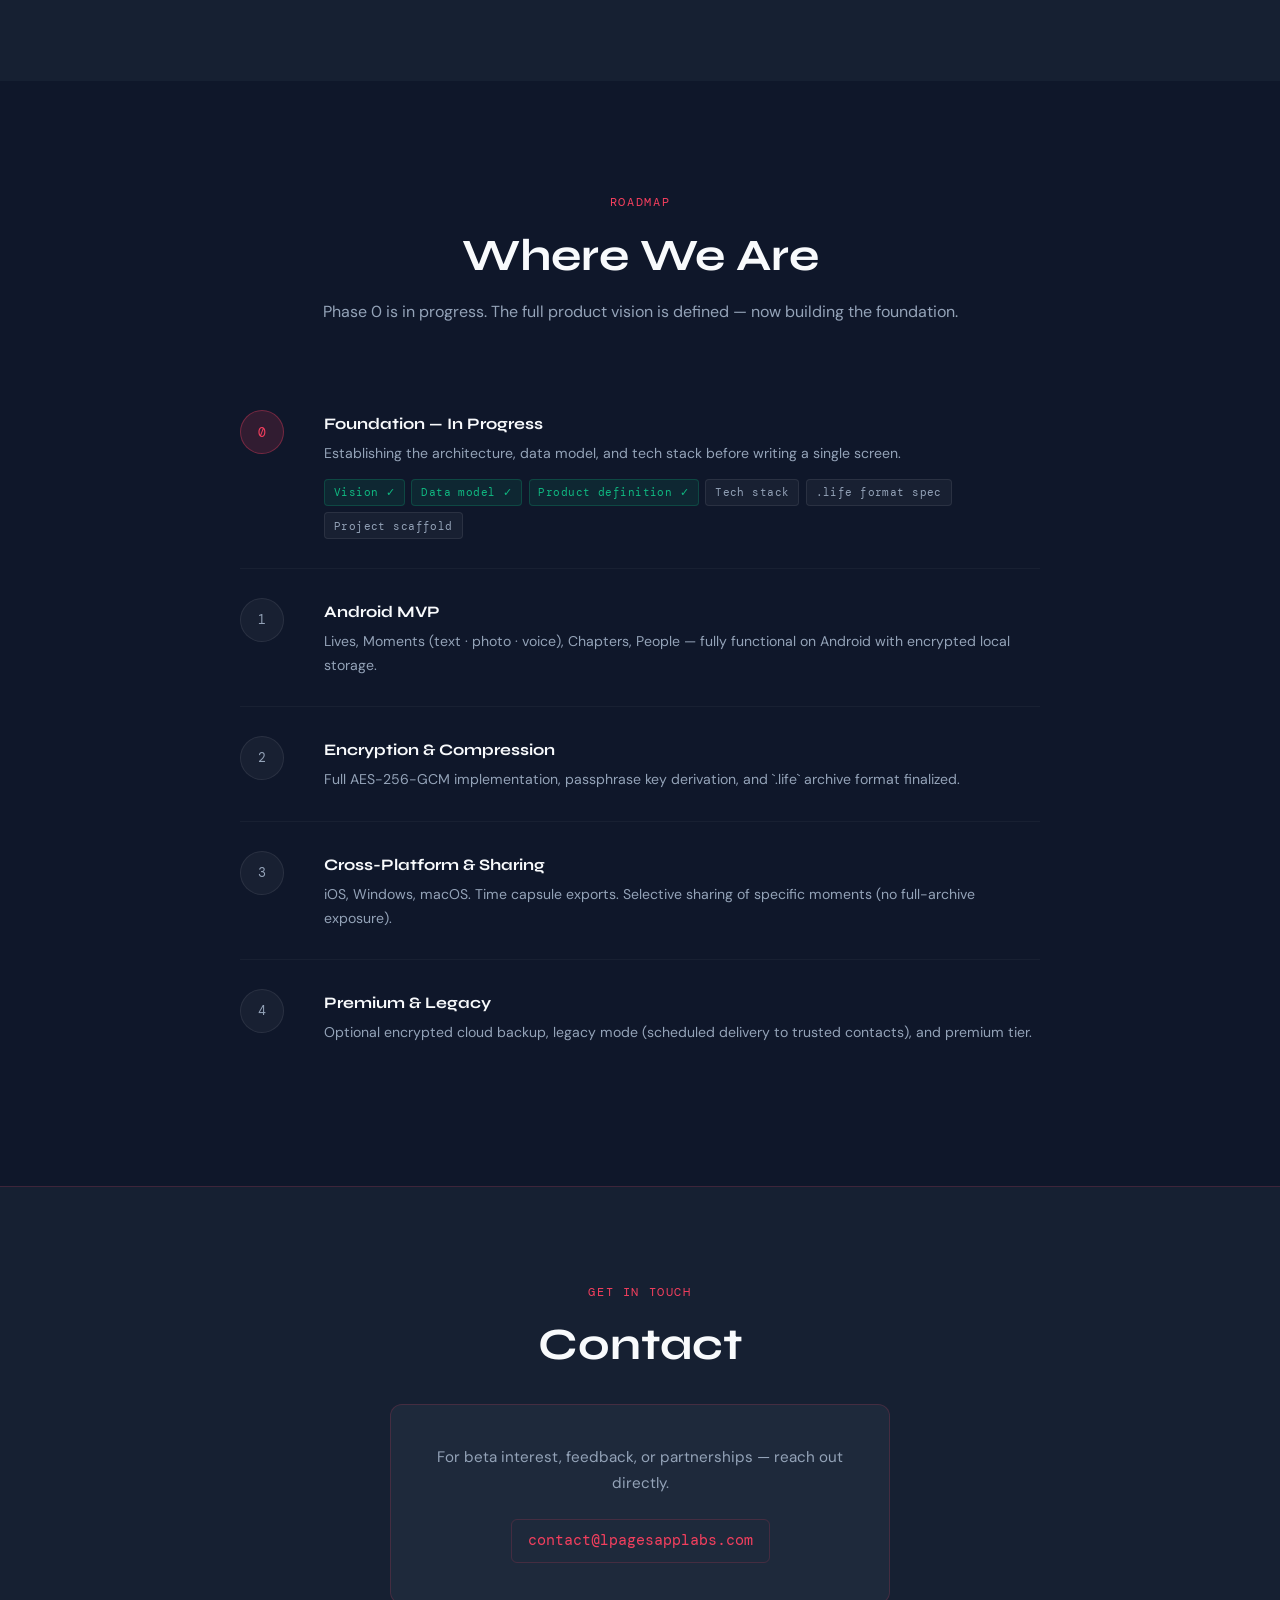
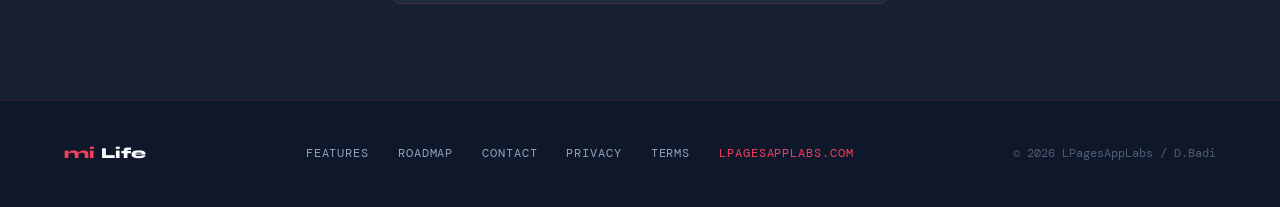
==== commit 64dd61a6: "Add files via upload" ====
--- a/index.html
+++ b/index.html
@@ -4,278 +4,30 @@
 <head>
   <meta charset="UTF-8" />
   <meta name="viewport" content="width=device-width, initial-scale=1.0"/>
+  <meta name="color-scheme" content="dark">
   <title>miLife — Your Life. Encrypted. Forever.</title>
   <meta name="description" content="miLife is a private, offline-first life archive app. Capture moments, lives, and memories with AES-256-GCM encryption. No accounts. No cloud. No exceptions.">
   <link rel="canonical" href="https://milife.lpagesapplabs.com/" />
   <meta property="og:title" content="miLife — Your Life. Encrypted. Forever." />
   <meta property="og:description" content="Private life archive app. AES-256 encryption, offline-first, cross-platform. Your memories stay yours." />
   <meta property="og:url" content="https://milife.lpagesapplabs.com/" />
+  <meta property="og:image" content="https://lpagesapplabs.com/og-image.png" />
+  <meta property="og:image:width" content="1200" />
+  <meta property="og:image:height" content="630" />
   <meta property="og:type" content="website" />
+  <meta name="twitter:card" content="summary_large_image" />
+  <meta name="twitter:title" content="miLife — Your Life. Encrypted. Forever." />
+  <meta name="twitter:description" content="Private life archive app. AES-256 encryption, offline-first, cross-platform. Your memories stay yours." />
+  <meta name="twitter:image" content="https://lpagesapplabs.com/og-image.png" />
+  <meta name="theme-color" content="#0F172A">
   <meta name="robots" content="index, follow">
-  <link rel="icon" href="https://lpagesapplabs.com/favicon.ico" sizes="any">
   <link rel="icon" href="https://lpagesapplabs.com/logo.svg" type="image/svg+xml">
-  <link rel="preconnect" href="https://fonts.bunny.net">
+  <link rel="preconnect" href="https://fonts.bunny.net" crossorigin>
   <link href="https://fonts.bunny.net/css2?family=Syne:wght@400;600;700;800&family=DM+Mono:wght@300;400;500&family=DM+Sans:wght@300;400;500&display=swap" rel="stylesheet">
-  <style>
-    *, *::before, *::after { box-sizing: border-box; margin: 0; padding: 0; }
-    :root {
-      --bg: #0F172A; --bg2: #111827;
-      --surface: #1E293B; --surface2: #162032;
-      --rose: #F43F5E; --rose-dim: #E11D48;
-      --rose-glow: rgba(244,63,94,0.15);
-      --rose-glow2: rgba(244,63,94,0.07);
-      --cyan: #22D3EE;
-      --emerald: #10B981;
-      --white: #F8FAFC; --muted: #94A3B8;
-      --border: rgba(244,63,94,0.18);
-    }
-    html { scroll-behavior: smooth; }
-    body {
-      background: var(--bg); color: var(--white);
-      font-family: 'DM Sans', sans-serif;
-      font-size: 16px; line-height: 1.7; overflow-x: hidden;
-    }
-    body::before {
-      content: ''; position: fixed; inset: 0;
-      background-image: url("data:image/svg+xml,%3Csvg viewBox='0 0 256 256' xmlns='http://www.w3.org/2000/svg'%3E%3Cfilter id='noise'%3E%3CfeTurbulence type='fractalNoise' baseFrequency='0.9' numOctaves='4' stitchTiles='stitch'/%3E%3C/filter%3E%3Crect width='100%25' height='100%25' filter='url(%23noise)' opacity='0.04'/%3E%3C/svg%3E");
-      pointer-events: none; z-index: 0; opacity: 0.4;
-    }
-    section { position: relative; z-index: 1; }
-
-    /* NAV */
-    nav {
-      position: fixed; top: 0; left: 0; right: 0; z-index: 100;
-      display: flex; justify-content: space-between; align-items: center;
-      padding: 1.25rem 5%;
-      background: rgba(15,23,42,0.88); backdrop-filter: blur(18px);
-      border-bottom: 1px solid var(--border);
-    }
-    .nav-logo {
-      font-family: 'Syne', sans-serif; font-weight: 800;
-      font-size: 1.1rem; letter-spacing: 0.03em;
-      color: var(--white); display: flex; align-items: center; gap: 0.5rem;
-      text-decoration: none;
-    }
-    .nav-logo span { color: var(--rose); }
-    .nav-right { display: flex; align-items: center; gap: 2rem; }
-    .nav-links { display: flex; gap: 2rem; }
-    .nav-links a {
-      font-family: 'DM Mono', monospace; font-size: 0.75rem;
-      color: var(--muted); text-decoration: none;
-      letter-spacing: 0.08em; text-transform: uppercase; transition: color 0.2s;
-    }
-    .nav-links a:hover { color: var(--rose); }
-    .nav-platform {
-      font-family: 'DM Mono', monospace; font-size: 0.72rem;
-      color: var(--muted); text-decoration: none;
-      letter-spacing: 0.08em; text-transform: uppercase;
-      border: 1px solid var(--border); padding: 0.35rem 0.8rem;
-      border-radius: 6px; transition: all 0.2s;
-    }
-    .nav-platform:hover { color: var(--cyan); border-color: rgba(34,211,238,0.3); }
-    .nav-hamburger { display: none; flex-direction: column; gap: 5px; cursor: pointer; padding: 4px; background: none; border: none; }
-    .nav-hamburger span { display: block; width: 22px; height: 2px; background: var(--muted); border-radius: 2px; }
-    .nav-mobile { display: none; flex-direction: column; background: rgba(15,23,42,0.97); border-top: 1px solid var(--border); padding: 1rem 5%; position: fixed; top: 62px; left: 0; right: 0; z-index: 99; }
-    .nav-mobile a { font-family: 'DM Mono', monospace; font-size: 0.85rem; color: var(--muted); text-decoration: none; letter-spacing: 0.08em; text-transform: uppercase; padding: 0.75rem 0; border-bottom: 1px solid rgba(255,255,255,0.04); transition: color 0.2s; }
-    .nav-mobile a:last-child { border-bottom: none; }
-    .nav-mobile a:hover { color: var(--rose); }
-    .nav-mobile.open { display: flex; }
-
-    /* HERO */
-    #hero {
-      min-height: 100vh;
-      display: flex; flex-direction: column;
-      align-items: center; justify-content: center;
-      text-align: center; padding: 10rem 5% 6rem; overflow: hidden;
-    }
-    .hero-glow {
-      position: absolute; width: 800px; height: 800px; border-radius: 50%;
-      background: radial-gradient(circle, rgba(244,63,94,0.09) 0%, transparent 68%);
-      top: 50%; left: 50%; transform: translate(-50%, -50%);
-      pointer-events: none; animation: pulse-glow 7s ease-in-out infinite;
-    }
-    @keyframes pulse-glow {
-      0%, 100% { opacity: 0.6; transform: translate(-50%,-50%) scale(1); }
-      50% { opacity: 1; transform: translate(-50%,-50%) scale(1.07); }
-    }
-    .hero-badge {
-      display: inline-flex; align-items: center; gap: 0.5rem;
-      font-family: 'DM Mono', monospace; font-size: 0.72rem;
-      letter-spacing: 0.12em; text-transform: uppercase;
-      color: var(--rose); background: var(--rose-glow2); border: 1px solid var(--border);
-      padding: 0.4rem 1rem; border-radius: 999px;
-      margin-bottom: 2rem; animation: fadeUp 0.6s ease both;
-    }
-    .badge-dot { width: 6px; height: 6px; border-radius: 50%; background: var(--rose); animation: blink 2s ease infinite; }
-    @keyframes blink { 0%,100%{opacity:1} 50%{opacity:0.3} }
-    h1 {
-      font-family: 'Syne', sans-serif; font-weight: 800;
-      font-size: clamp(2.2rem, 5.5vw, 4.5rem);
-      line-height: 1.1; letter-spacing: -0.02em;
-      margin-bottom: 1.5rem; animation: fadeUp 0.7s 0.1s ease both;
-    }
-    h1 .accent { color: var(--rose); }
-    .hero-sub {
-      font-size: clamp(1rem, 2vw, 1.18rem); color: var(--muted);
-      max-width: 500px; margin: 0 auto 2.8rem; font-weight: 300;
-      animation: fadeUp 0.7s 0.2s ease both;
-    }
-    .btn-group { display: flex; gap: 1rem; flex-wrap: wrap; justify-content: center; animation: fadeUp 0.7s 0.3s ease both; }
-    .btn {
-      display: inline-flex; align-items: center; gap: 0.6rem;
-      padding: 0.85rem 1.8rem; border-radius: 8px;
-      font-family: 'DM Sans', sans-serif; font-size: 0.95rem;
-      font-weight: 500; text-decoration: none; cursor: pointer; transition: all 0.2s;
-    }
-    .btn-primary { background: var(--rose); color: #fff; border: none; font-weight: 600; }
-    .btn-primary:hover { background: var(--rose-dim); transform: translateY(-2px); box-shadow: 0 8px 30px rgba(244,63,94,0.4); }
-    .btn-secondary { background: transparent; color: var(--white); border: 1px solid rgba(255,255,255,0.15); }
-    .btn-secondary:hover { border-color: var(--rose); color: var(--rose); transform: translateY(-2px); }
-    .btn-soon { opacity: 0.5; cursor: default; pointer-events: none; }
-
-    /* NOTIFY FORM */
-    .notify-strip {
-      display: flex; align-items: center; gap: 1.5rem; flex-wrap: wrap;
-      background: var(--rose-glow2); border: 1px solid var(--border);
-      border-radius: 10px; padding: 1rem 1.4rem; margin-top: 1.8rem;
-      animation: fadeUp 0.7s 0.45s ease both; max-width: 500px;
-    }
-    .notify-strip p { font-size: 0.85rem; color: var(--muted); margin: 0; white-space: nowrap; }
-    .notify-form { display: flex; gap: 0.5rem; flex: 1; min-width: 200px; }
-    .notify-form input[type="email"] {
-      flex: 1; background: var(--bg); border: 1px solid var(--border);
-      border-radius: 6px; padding: 0.55rem 0.85rem;
-      font-family: 'DM Sans', sans-serif; font-size: 0.85rem; color: var(--white);
-      outline: none; transition: border-color 0.2s;
-    }
-    .notify-form input[type="email"]::placeholder { color: var(--muted); opacity: 0.55; }
-    .notify-form input[type="email"]:focus { border-color: var(--rose); }
-    .notify-form button {
-      background: var(--rose); color: #fff; border: none; border-radius: 6px;
-      padding: 0.55rem 1.1rem; font-family: 'DM Sans', sans-serif; font-size: 0.85rem;
-      font-weight: 600; cursor: pointer; transition: background 0.2s; white-space: nowrap;
-    }
-    .notify-form button:hover { background: var(--rose-dim); }
-
-    .hero-stat-bar {
-      display: flex; gap: 2.5rem; flex-wrap: wrap; justify-content: center;
-      margin-top: 5rem; padding-top: 3rem; border-top: 1px solid var(--border);
-      animation: fadeUp 0.7s 0.55s ease both;
-    }
-    .stat { text-align: center; }
-    .stat-num { font-family: 'Syne', sans-serif; font-size: 1.6rem; font-weight: 700; color: var(--rose); }
-    .stat-label { font-size: 0.75rem; color: var(--muted); font-family: 'DM Mono', monospace; text-transform: uppercase; letter-spacing: 0.08em; }
-    @keyframes fadeUp { from{opacity:0;transform:translateY(24px)} to{opacity:1;transform:translateY(0)} }
-
-    /* SECTION COMMON */
-    .section-label { font-family: 'DM Mono', monospace; font-size: 0.72rem; letter-spacing: 0.14em; text-transform: uppercase; color: var(--rose); margin-bottom: 1rem; }
-    .section-title { font-family: 'Syne', sans-serif; font-size: clamp(1.8rem, 4vw, 2.8rem); font-weight: 700; line-height: 1.2; margin-bottom: 1rem; }
-
-    /* PHILOSOPHY */
-    #philosophy { padding: 7rem 5%; background: var(--surface2); border-top: 1px solid var(--border); }
-    .philosophy-inner { max-width: 1100px; margin: 0 auto; display: grid; grid-template-columns: 1fr 1fr; gap: 5rem; align-items: center; }
-    .philosophy-copy p { color: var(--muted); margin-bottom: 2rem; font-size: 1.05rem; }
-    .philosophy-pills { display: flex; flex-wrap: wrap; gap: 0.6rem; }
-    .pill { font-family: 'DM Mono', monospace; font-size: 0.75rem; padding: 0.4rem 0.9rem; border-radius: 999px; border: 1px solid var(--border); color: var(--rose); background: var(--rose-glow2); letter-spacing: 0.04em; }
-    .philosophy-visual { display: flex; flex-direction: column; gap: 0.8rem; }
-    .concept-row {
-      display: flex; align-items: center; gap: 1rem; padding: 1.1rem 1.4rem;
-      background: var(--surface); border: 1px solid var(--border); border-radius: 10px; transition: all 0.2s;
-    }
-    .concept-row:hover { border-color: rgba(244,63,94,0.35); background: var(--rose-glow2); }
-    .concept-icon { font-size: 1.3rem; flex-shrink: 0; }
-    .concept-body { flex: 1; }
-    .concept-title { font-family: 'Syne', sans-serif; font-size: 0.9rem; font-weight: 700; }
-    .concept-desc { font-size: 0.8rem; color: var(--muted); }
-
-    /* FEATURES */
-    #features { padding: 7rem 5%; max-width: 1200px; margin: 0 auto; }
-    .features-header { text-align: center; margin-bottom: 4rem; }
-    .features-grid { display: grid; grid-template-columns: repeat(auto-fit, minmax(260px, 1fr)); gap: 1.5rem; }
-    .feature-card {
-      background: var(--surface); border: 1px solid var(--border);
-      border-radius: 12px; padding: 2rem; transition: all 0.25s; position: relative; overflow: hidden;
-    }
-    .feature-card::before { content:''; position:absolute; top:0; left:0; right:0; height:2px; background:linear-gradient(90deg, transparent, var(--rose), transparent); opacity:0; transition:opacity 0.3s; }
-    .feature-card:hover { transform: translateY(-4px); border-color: rgba(244,63,94,0.4); box-shadow: 0 20px 40px rgba(0,0,0,0.3); }
-    .feature-card:hover::before { opacity: 1; }
-    .feature-icon { width: 42px; height: 42px; display: flex; align-items: center; justify-content: center; background: var(--rose-glow); border-radius: 8px; font-size: 1.3rem; margin-bottom: 1.2rem; }
-    .feature-title { font-family: 'Syne', sans-serif; font-size: 1rem; font-weight: 700; margin-bottom: 0.6rem; color: var(--white); }
-    .feature-desc { font-size: 0.88rem; color: var(--muted); line-height: 1.6; }
-
-    /* PLATFORMS */
-    #platforms { padding: 6rem 5%; background: var(--surface2); border-top: 1px solid var(--border); }
-    .platforms-inner { max-width: 900px; margin: 0 auto; text-align: center; }
-    .platform-grid { display: flex; flex-wrap: wrap; justify-content: center; gap: 1rem; margin-top: 3rem; }
-    .platform-tag {
-      display: flex; align-items: center; gap: 0.6rem;
-      font-family: 'Syne', sans-serif; font-size: 0.95rem; font-weight: 600;
-      padding: 0.8rem 1.6rem; border-radius: 10px;
-      border: 1px solid var(--border); background: var(--surface);
-      color: var(--white); transition: all 0.2s;
-    }
-    .platform-tag:hover { background: var(--rose-glow2); border-color: rgba(244,63,94,0.35); color: var(--rose); transform: translateY(-2px); }
-    .platform-tag .icon { font-size: 1.2rem; }
-
-    /* ROADMAP */
-    #roadmap { padding: 7rem 5%; }
-    .roadmap-inner { max-width: 800px; margin: 0 auto; }
-    .roadmap-header { text-align: center; margin-bottom: 3.5rem; }
-    .roadmap-header p { color: var(--muted); font-size: 1rem; margin-top: 0.5rem; }
-    .phases { display: flex; flex-direction: column; gap: 0; }
-    .phase {
-      display: grid; grid-template-columns: 60px 1fr; gap: 1.5rem;
-      padding: 1.8rem 0; border-bottom: 1px solid rgba(255,255,255,0.04); align-items: start;
-    }
-    .phase:last-child { border-bottom: none; }
-    .phase-num {
-      width: 44px; height: 44px; border-radius: 50%;
-      display: flex; align-items: center; justify-content: center;
-      font-family: 'DM Mono', monospace; font-size: 0.8rem; flex-shrink: 0;
-    }
-    .phase-num.done { background: rgba(16,185,129,0.15); border: 1px solid rgba(16,185,129,0.3); color: var(--emerald); }
-    .phase-num.active { background: var(--rose-glow); border: 1px solid rgba(244,63,94,0.35); color: var(--rose); }
-    .phase-num.next { background: rgba(255,255,255,0.04); border: 1px solid rgba(255,255,255,0.08); color: var(--muted); }
-    .phase-name { font-family: 'Syne', sans-serif; font-size: 1rem; font-weight: 700; margin-bottom: 0.3rem; }
-    .phase-desc { font-size: 0.88rem; color: var(--muted); }
-    .phase-items { display: flex; flex-wrap: wrap; gap: 0.4rem; margin-top: 0.8rem; }
-    .phase-item { font-family: 'DM Mono', monospace; font-size: 0.68rem; letter-spacing: 0.04em; padding: 0.2rem 0.55rem; border-radius: 4px; }
-    .phase-item.done-item { background: rgba(16,185,129,0.1); border: 1px solid rgba(16,185,129,0.22); color: var(--emerald); }
-    .phase-item.todo-item { background: rgba(255,255,255,0.04); border: 1px solid rgba(255,255,255,0.08); color: var(--muted); }
-
-    /* CONTACT */
-    #contact { padding: 6rem 5%; background: var(--surface2); border-top: 1px solid var(--border); text-align: center; }
-    .contact-box { max-width: 500px; margin: 2rem auto 0; background: var(--surface); border: 1px solid var(--border); border-radius: 12px; padding: 2.5rem; }
-    .contact-box p { color: var(--muted); font-size: 0.95rem; margin-bottom: 1.4rem; }
-    .contact-email { display: inline-block; font-family: 'DM Mono', monospace; font-size: 0.95rem; color: var(--rose); text-decoration: none; padding: 0.5rem 1rem; border: 1px solid var(--border); border-radius: 6px; transition: border-color 0.2s; }
-    .contact-email:hover { border-color: var(--rose); }
-
-    /* FOOTER */
-    footer { padding: 2.5rem 5%; border-top: 1px solid var(--border); display: flex; justify-content: space-between; align-items: center; flex-wrap: wrap; gap: 1rem; position: relative; z-index: 1; }
-    .footer-logo { font-family: 'Syne', sans-serif; font-weight: 800; font-size: 0.95rem; text-decoration: none; color: var(--white); display: flex; align-items: center; gap: 0.4rem; }
-    .footer-logo span { color: var(--rose); }
-    .footer-links { display: flex; gap: 1.8rem; flex-wrap: wrap; }
-    .footer-links a { font-family: 'DM Mono', monospace; font-size: 0.72rem; letter-spacing: 0.08em; text-transform: uppercase; color: var(--muted); text-decoration: none; transition: color 0.2s; }
-    .footer-links a:hover { color: var(--rose); }
-    .footer-copy { font-family: 'DM Mono', monospace; font-size: 0.72rem; color: var(--muted); opacity: 0.5; }
-
-    .reveal { opacity: 0; transform: translateY(20px); transition: opacity 0.7s ease, transform 0.7s ease; }
-    .reveal.visible { opacity: 1; transform: none; }
-
-    @media (max-width: 768px) {
-      .philosophy-inner { grid-template-columns: 1fr; gap: 3rem; }
-      .nav-links { display: none; } .nav-hamburger { display: flex; }
-      .nav-right { gap: 1rem; }
-      #hero { padding: 7rem 5% 4rem; }
-      h1 { font-size: clamp(1.9rem, 8vw, 2.8rem); }
-      .hero-stat-bar { gap: 1.5rem; margin-top: 3rem; padding-top: 2rem; }
-      .stat-num { font-size: 1.3rem; }
-      footer { flex-direction: column; text-align: center; align-items: center; }
-      .footer-links { justify-content: center; gap: 1rem; }
-    }
-  </style>
+  <link rel="stylesheet" href="styles.css">
 </head>
 <body>
+<a class="skip-link" href="#main-content">Skip to main content</a>
 
 <nav>
   <a href="#hero" class="nav-logo"><span>mi</span>Life</a>
@@ -288,22 +40,23 @@
       <a href="#contact">Contact</a>
     </div>
     <a href="https://lpagesapplabs.com" class="nav-platform" rel="noopener noreferrer">← Platform</a>
-    <button class="nav-hamburger" id="hamburger" aria-label="Menu"><span></span><span></span><span></span></button>
+    <button class="nav-hamburger" id="hamburger" aria-label="Menu" aria-expanded="false" aria-controls="navMobile"><span></span><span></span><span></span></button>
   </div>
 </nav>
 <div class="nav-mobile" id="navMobile">
-  <a href="#philosophy" onclick="closeMenu()">Philosophy</a>
-  <a href="#features" onclick="closeMenu()">Features</a>
-  <a href="#platforms" onclick="closeMenu()">Platforms</a>
-  <a href="#roadmap" onclick="closeMenu()">Roadmap</a>
-  <a href="#contact" onclick="closeMenu()">Contact</a>
-  <a href="https://lpagesapplabs.com" onclick="closeMenu()">← Platform</a>
+  <a href="#philosophy">Philosophy</a>
+  <a href="#features">Features</a>
+  <a href="#platforms">Platforms</a>
+  <a href="#roadmap">Roadmap</a>
+  <a href="#contact">Contact</a>
+  <a href="https://lpagesapplabs.com" rel="noopener noreferrer">← Platform</a>
 </div>
 
+<main id="main-content">
 <!-- HERO -->
 <section id="hero">
   <div class="hero-glow"></div>
-  <div class="hero-badge"><span class="badge-dot"></span> Early Development · Android, iOS, Windows, macOS</div>
+  <div class="hero-badge"><span class="badge-dot"></span> Early Development · Android-First</div>
   <h1>Your Life.<br><span class="accent">Encrypted.</span><br>Forever.</h1>
   <p class="hero-sub">A private, offline-first archive for the moments that define you. Text, photos, voice. No accounts. No cloud. No one else.</p>
   <div class="btn-group">
@@ -311,9 +64,9 @@
     <a href="#roadmap" class="btn btn-secondary">View Roadmap</a>
   </div>
   <div class="notify-strip">
-    <p>Be the first to know when it launches.</p>
-    <form class="notify-form" data-product="miLife" onsubmit="notifyMe(this,event)">
-      <input type="email" placeholder="your@email.com" required autocomplete="email">
+    <p>Be the first to know when it launches.<br><span class="notify-sub">Opens your email client. No server, no tracking.</span></p>
+    <form class="notify-form" data-product="miLife">
+      <input type="email" placeholder="your@email.com" required autocomplete="email" aria-label="Email address">
       <button type="submit">Notify Me</button>
     </form>
   </div>
@@ -342,11 +95,11 @@
       </div>
     </div>
     <div class="philosophy-visual reveal">
-      <div class="concept-row"><span class="concept-icon">👤</span><div class="concept-body"><div class="concept-title">Life</div><div class="concept-desc">One person. One archive. Passphrase-protected.</div></div></div>
-      <div class="concept-row"><span class="concept-icon">📸</span><div class="concept-body"><div class="concept-title">Moment</div><div class="concept-desc">Text · Photo · Voice. Timestamped and encrypted.</div></div></div>
-      <div class="concept-row"><span class="concept-icon">📖</span><div class="concept-body"><div class="concept-title">Chapter</div><div class="concept-desc">Group moments by meaningful periods of your life.</div></div></div>
-      <div class="concept-row"><span class="concept-icon">👥</span><div class="concept-body"><div class="concept-title">People</div><div class="concept-desc">Link moments to the people who appear in them.</div></div></div>
-      <div class="concept-row"><span class="concept-icon">🗄️</span><div class="concept-body"><div class="concept-title">.life Archive</div><div class="concept-desc">Portable, self-contained file. Export. Keep forever.</div></div></div>
+      <div class="concept-row"><span class="concept-icon"><svg width="24" height="24" viewBox="0 0 24 24" fill="none" stroke="#F43F5E" stroke-width="1.5" stroke-linecap="round" stroke-linejoin="round" aria-hidden="true"><path d="M20 21v-2a4 4 0 0 0-4-4H8a4 4 0 0 0-4 4v2"/><circle cx="12" cy="7" r="4"/></svg></span><div class="concept-body"><div class="concept-title">Life</div><div class="concept-desc">One person. One archive. Passphrase-protected.</div></div></div>
+      <div class="concept-row"><span class="concept-icon"><svg width="24" height="24" viewBox="0 0 24 24" fill="none" stroke="#F43F5E" stroke-width="1.5" stroke-linecap="round" stroke-linejoin="round" aria-hidden="true"><path d="M23 19a2 2 0 0 1-2 2H3a2 2 0 0 1-2-2V8a2 2 0 0 1 2-2h4l2-3h6l2 3h4a2 2 0 0 1 2 2z"/><circle cx="12" cy="13" r="4"/></svg></span><div class="concept-body"><div class="concept-title">Moment</div><div class="concept-desc">Text · Photo · Voice. Timestamped and encrypted.</div></div></div>
+      <div class="concept-row"><span class="concept-icon"><svg width="24" height="24" viewBox="0 0 24 24" fill="none" stroke="#F43F5E" stroke-width="1.5" stroke-linecap="round" stroke-linejoin="round" aria-hidden="true"><path d="M2 3h6a4 4 0 0 1 4 4v14a3 3 0 0 0-3-3H2z"/><path d="M22 3h-6a4 4 0 0 0-4 4v14a3 3 0 0 0 3-3h7z"/></svg></span><div class="concept-body"><div class="concept-title">Chapter</div><div class="concept-desc">Group moments by meaningful periods of your life.</div></div></div>
+      <div class="concept-row"><span class="concept-icon"><svg width="24" height="24" viewBox="0 0 24 24" fill="none" stroke="#F43F5E" stroke-width="1.5" stroke-linecap="round" stroke-linejoin="round" aria-hidden="true"><path d="M17 21v-2a4 4 0 0 0-4-4H5a4 4 0 0 0-4 4v2"/><circle cx="9" cy="7" r="4"/><path d="M23 21v-2a4 4 0 0 0-3-3.87"/><path d="M16 3.13a4 4 0 0 1 0 7.75"/></svg></span><div class="concept-body"><div class="concept-title">People</div><div class="concept-desc">Link moments to the people who appear in them.</div></div></div>
+      <div class="concept-row"><span class="concept-icon"><svg width="24" height="24" viewBox="0 0 24 24" fill="none" stroke="#F43F5E" stroke-width="1.5" stroke-linecap="round" stroke-linejoin="round" aria-hidden="true"><ellipse cx="12" cy="5" rx="9" ry="3"/><path d="M21 12c0 1.66-4 3-9 3s-9-1.34-9-3"/><path d="M3 5v14c0 1.66 4 3 9 3s9-1.34 9-3V5"/></svg></span><div class="concept-body"><div class="concept-title">.life Archive</div><div class="concept-desc">Portable, self-contained file. Export. Keep forever.</div></div></div>
     </div>
   </div>
 </section>
@@ -359,32 +112,32 @@
   </div>
   <div class="features-grid">
     <div class="feature-card reveal">
-      <div class="feature-icon">🔐</div>
+      <div class="feature-icon"><svg width="28" height="28" viewBox="0 0 24 24" fill="none" stroke="#10B981" stroke-width="1.5" stroke-linecap="round" stroke-linejoin="round" aria-hidden="true"><rect x="3" y="11" width="18" height="11" rx="2" ry="2"/><path d="M7 11V7a5 5 0 0 1 10 0v4"/></svg></div>
       <div class="feature-title">AES-256-GCM Encryption</div>
       <p class="feature-desc">Every Life is encrypted with AES-256-GCM. Your passphrase never leaves your device. We have no key, no backdoor, no recovery system.</p>
     </div>
     <div class="feature-card reveal">
-      <div class="feature-icon">📷</div>
+      <div class="feature-icon"><svg width="28" height="28" viewBox="0 0 24 24" fill="none" stroke="#10B981" stroke-width="1.5" stroke-linecap="round" stroke-linejoin="round" aria-hidden="true"><path d="M23 19a2 2 0 0 1-2 2H3a2 2 0 0 1-2-2V8a2 2 0 0 1 2-2h4l2-3h6l2 3h4a2 2 0 0 1 2 2z"/><circle cx="12" cy="13" r="4"/></svg></div>
       <div class="feature-title">Rich Moment Capture</div>
       <p class="feature-desc">Text entries, single and multi-photo moments, voice recordings. Everything you'd want to keep — in one place, private.</p>
     </div>
     <div class="feature-card reveal">
-      <div class="feature-icon">📖</div>
+      <div class="feature-icon"><svg width="28" height="28" viewBox="0 0 24 24" fill="none" stroke="#10B981" stroke-width="1.5" stroke-linecap="round" stroke-linejoin="round" aria-hidden="true"><path d="M2 3h6a4 4 0 0 1 4 4v14a3 3 0 0 0-3-3H2z"/><path d="M22 3h-6a4 4 0 0 0-4 4v14a3 3 0 0 0 3-3h7z"/></svg></div>
       <div class="feature-title">Chapters & People</div>
       <p class="feature-desc">Organise your archive by chapters (meaningful periods) and link moments to the people in them. Structure without complexity.</p>
     </div>
     <div class="feature-card reveal">
-      <div class="feature-icon">📦</div>
+      <div class="feature-icon"><svg width="28" height="28" viewBox="0 0 24 24" fill="none" stroke="#10B981" stroke-width="1.5" stroke-linecap="round" stroke-linejoin="round" aria-hidden="true"><polyline points="21 8 21 21 3 21 3 8"/><rect x="1" y="3" width="22" height="5"/><line x1="10" y1="12" x2="14" y2="12"/></svg></div>
       <div class="feature-title">.life Archive Format</div>
       <p class="feature-desc">Your data is stored in a portable `.life` file — a self-contained encrypted archive you can export, backup, and move freely.</p>
     </div>
     <div class="feature-card reveal">
-      <div class="feature-icon">🌐</div>
+      <div class="feature-icon"><svg width="28" height="28" viewBox="0 0 24 24" fill="none" stroke="#10B981" stroke-width="1.5" stroke-linecap="round" stroke-linejoin="round" aria-hidden="true"><circle cx="12" cy="12" r="10"/><line x1="2" y1="12" x2="22" y2="12"/><path d="M12 2a15.3 15.3 0 0 1 4 10 15.3 15.3 0 0 1-4 10 15.3 15.3 0 0 1-4-10 15.3 15.3 0 0 1 4-10z"/></svg></div>
       <div class="feature-title">Truly Cross-Platform</div>
       <p class="feature-desc">The same `.life` archive opens on Android, iOS, Windows, and macOS. One file format, four platforms, zero compromise.</p>
     </div>
-    <div class="feature-card reveal" style="border-color:rgba(244,63,94,0.3);background:var(--rose-glow2);">
-      <div class="feature-icon">🚫</div>
+    <div class="feature-card feature-card--highlight reveal">
+      <div class="feature-icon"><svg width="28" height="28" viewBox="0 0 24 24" fill="none" stroke="#10B981" stroke-width="1.5" stroke-linecap="round" stroke-linejoin="round" aria-hidden="true"><path d="M12 22s8-4 8-10V5l-8-3-8 3v7c0 6 8 10 8 10z"/><polyline points="9 12 11 14 15 10"/></svg></div>
       <div class="feature-title">Zero-Knowledge by Design</div>
       <p class="feature-desc">Offline-first, no accounts, no telemetry, no cloud. If you forget your passphrase, your archive cannot be recovered — by us or anyone else.</p>
     </div>
@@ -397,7 +150,7 @@
     <div class="reveal">
       <div class="section-label">Supported Platforms</div>
       <h2 class="section-title">One Archive.<br>Every Device.</h2>
-      <p style="color:var(--muted);margin-top:0.5rem;">A single `.life` file that follows you everywhere — phone, tablet, desktop.</p>
+      <p class="note-dim">A single `.life` file that follows you everywhere — phone, tablet, desktop.</p>
     </div>
     <div class="platform-grid reveal">
       <div class="platform-tag"><span class="icon">🤖</span> Android</div>
@@ -476,6 +229,8 @@
   </div>
 </section>
 
+</main>
+
 <footer>
   <a href="#hero" class="footer-logo"><span>mi</span>Life</a>
   <div class="footer-links">
@@ -484,21 +239,11 @@
     <a href="#contact">Contact</a>
     <a href="privacy.html">Privacy</a>
     <a href="terms.html">Terms</a>
-    <a href="https://lpagesapplabs.com" style="color:var(--rose);" rel="noopener noreferrer">lpagesapplabs.com</a>
+    <a href="https://lpagesapplabs.com" class="footer-platform" rel="noopener noreferrer">lpagesapplabs.com</a>
   </div>
   <div class="footer-copy">© 2026 LPagesAppLabs / D.Badi</div>
 </footer>
 
-<script>
-  function notifyMe(f,e){e.preventDefault();var em=f.querySelector('input').value;var p=f.dataset.product;window.location='mailto:contact@lpagesapplabs.com?subject=Launch+notification:+'+encodeURIComponent(p)+'&body=Please+add+'+encodeURIComponent(em)+'+to+the+launch+list+for+'+encodeURIComponent(p)+'.';}
-  const observer = new IntersectionObserver((entries) => {
-    entries.forEach(e => { if (e.isIntersecting) { e.target.classList.add('visible'); observer.unobserve(e.target); } });
-  }, { threshold: 0.1 });
-  document.querySelectorAll('.reveal').forEach(el => observer.observe(el));
-  const hamburger = document.getElementById('hamburger');
-  const navMobile = document.getElementById('navMobile');
-  hamburger.addEventListener('click', () => navMobile.classList.toggle('open'));
-  function closeMenu() { navMobile.classList.remove('open'); }
-</script>
+<script src="main.js" defer></script>
 </body>
 </html>
--- a/styles.css
+++ b/styles.css
@@ -0,0 +1,285 @@
+    *, *::before, *::after { box-sizing: border-box; margin: 0; padding: 0; }
+    :root {
+      --bg: #0F172A; --bg2: #111827;
+      --surface: #1E293B; --surface2: #162032;
+      --rose: #F43F5E; --rose-dim: #E11D48;
+      --rose-glow: rgba(244,63,94,0.15);
+      --rose-glow2: rgba(244,63,94,0.07);
+      --cyan: #22D3EE;
+      --emerald: #10B981;
+      --white: #F8FAFC; --muted: #94A3B8;
+      --border: rgba(244,63,94,0.18);
+    }
+    html { scroll-behavior: smooth; }
+    body {
+      background: var(--bg); color: var(--white);
+      font-family: 'DM Sans', sans-serif;
+      font-size: 16px; line-height: 1.7; overflow-x: hidden;
+    }
+    body::before {
+      content: ''; position: fixed; inset: 0;
+      background-image: url("data:image/svg+xml,%3Csvg viewBox='0 0 256 256' xmlns='http://www.w3.org/2000/svg'%3E%3Cfilter id='noise'%3E%3CfeTurbulence type='fractalNoise' baseFrequency='0.9' numOctaves='4' stitchTiles='stitch'/%3E%3C/filter%3E%3Crect width='100%25' height='100%25' filter='url(%23noise)' opacity='0.04'/%3E%3C/svg%3E");
+      pointer-events: none; z-index: 0; opacity: 0.4;
+    }
+    section { position: relative; z-index: 1; }
+
+    /* NAV */
+    nav {
+      position: fixed; top: 0; left: 0; right: 0; z-index: 100;
+      display: flex; justify-content: space-between; align-items: center;
+      padding: 1.25rem 5%;
+      background: rgba(15,23,42,0.88); backdrop-filter: blur(18px);
+      border-bottom: 1px solid var(--border);
+    }
+    .nav-logo {
+      font-family: 'Syne', sans-serif; font-weight: 800;
+      font-size: 1.1rem; letter-spacing: 0.03em;
+      color: var(--white); display: flex; align-items: center; gap: 0.5rem;
+      text-decoration: none;
+    }
+    .nav-logo span { color: var(--rose); }
+    .nav-right { display: flex; align-items: center; gap: 2rem; }
+    .nav-links { display: flex; gap: 2rem; }
+    .nav-links a {
+      font-family: 'DM Mono', monospace; font-size: 0.75rem;
+      color: var(--muted); text-decoration: none;
+      letter-spacing: 0.08em; text-transform: uppercase; transition: color 0.2s;
+    }
+    .nav-links a:hover { color: var(--rose); }
+    .nav-platform {
+      font-family: 'DM Mono', monospace; font-size: 0.72rem;
+      color: var(--muted); text-decoration: none;
+      letter-spacing: 0.08em; text-transform: uppercase;
+      border: 1px solid var(--border); padding: 0.35rem 0.8rem;
+      border-radius: 6px; transition: all 0.2s;
+    }
+    .nav-platform:hover { color: var(--cyan); border-color: rgba(34,211,238,0.3); }
+    .nav-hamburger { display: none; flex-direction: column; gap: 5px; cursor: pointer; padding: 4px; background: none; border: none; }
+    .nav-hamburger span { display: block; width: 22px; height: 2px; background: var(--muted); border-radius: 2px; }
+    .nav-mobile { display: none; flex-direction: column; background: rgba(15,23,42,0.97); border-top: 1px solid var(--border); padding: 1rem 5%; position: fixed; top: 62px; left: 0; right: 0; z-index: 99; }
+    .nav-mobile a { font-family: 'DM Mono', monospace; font-size: 0.85rem; color: var(--muted); text-decoration: none; letter-spacing: 0.08em; text-transform: uppercase; padding: 0.75rem 0; border-bottom: 1px solid rgba(255,255,255,0.04); transition: color 0.2s; }
+    .nav-mobile a:last-child { border-bottom: none; }
+    .nav-mobile a:hover { color: var(--rose); }
+    .nav-mobile.open { display: flex; }
+
+    /* HERO */
+    #hero {
+      min-height: 100vh;
+      display: flex; flex-direction: column;
+      align-items: center; justify-content: center;
+      text-align: center; padding: 10rem 5% 6rem; overflow: hidden;
+    }
+    .hero-glow {
+      position: absolute; width: 800px; height: 800px; border-radius: 50%;
+      background: radial-gradient(circle, rgba(244,63,94,0.09) 0%, transparent 68%);
+      top: 50%; left: 50%; transform: translate(-50%, -50%);
+      pointer-events: none; animation: pulse-glow 7s ease-in-out infinite;
+    }
+    @keyframes pulse-glow {
+      0%, 100% { opacity: 0.6; transform: translate(-50%,-50%) scale(1); }
+      50% { opacity: 1; transform: translate(-50%,-50%) scale(1.07); }
+    }
+    .hero-badge {
+      display: inline-flex; align-items: center; gap: 0.5rem;
+      font-family: 'DM Mono', monospace; font-size: 0.72rem;
+      letter-spacing: 0.12em; text-transform: uppercase;
+      color: var(--rose); background: var(--rose-glow2); border: 1px solid var(--border);
+      padding: 0.4rem 1rem; border-radius: 999px;
+      margin-bottom: 2rem; animation: fadeUp 0.6s ease both;
+    }
+    .badge-dot { width: 6px; height: 6px; border-radius: 50%; background: var(--rose); animation: blink 2s ease infinite; }
+    @keyframes blink { 0%,100%{opacity:1} 50%{opacity:0.3} }
+    h1 {
+      font-family: 'Syne', sans-serif; font-weight: 800;
+      font-size: clamp(2.2rem, 5.5vw, 4.5rem);
+      line-height: 1.1; letter-spacing: -0.02em;
+      margin-bottom: 1.5rem; animation: fadeUp 0.7s 0.1s ease both;
+    }
+    h1 .accent { color: var(--rose); }
+    .hero-sub {
+      font-size: clamp(1rem, 2vw, 1.18rem); color: var(--muted);
+      max-width: 500px; margin: 0 auto 2.8rem; font-weight: 300;
+      animation: fadeUp 0.7s 0.2s ease both;
+    }
+    .btn-group { display: flex; gap: 1rem; flex-wrap: wrap; justify-content: center; animation: fadeUp 0.7s 0.3s ease both; }
+    .btn {
+      display: inline-flex; align-items: center; gap: 0.6rem;
+      padding: 0.85rem 1.8rem; border-radius: 8px;
+      font-family: 'DM Sans', sans-serif; font-size: 0.95rem;
+      font-weight: 500; text-decoration: none; cursor: pointer; transition: all 0.2s;
+    }
+    .btn-primary { background: var(--rose); color: #fff; border: none; font-weight: 600; }
+    .btn-primary:hover { background: var(--rose-dim); transform: translateY(-2px); box-shadow: 0 8px 30px rgba(244,63,94,0.4); }
+    .btn-secondary { background: transparent; color: var(--white); border: 1px solid rgba(255,255,255,0.15); }
+    .btn-secondary:hover { border-color: var(--rose); color: var(--rose); transform: translateY(-2px); }
+    .btn-soon { opacity: 0.5; cursor: default; pointer-events: none; }
+
+    /* NOTIFY FORM */
+    .notify-strip {
+      display: flex; align-items: center; gap: 1.5rem; flex-wrap: wrap;
+      background: var(--rose-glow2); border: 1px solid var(--border);
+      border-radius: 10px; padding: 1rem 1.4rem; margin-top: 1.8rem;
+      animation: fadeUp 0.7s 0.45s ease both; max-width: 500px;
+    }
+    .notify-strip p { font-size: 0.85rem; color: var(--muted); margin: 0; white-space: nowrap; }
+    .notify-form { display: flex; gap: 0.5rem; flex: 1; min-width: 200px; }
+    .notify-form input[type="email"] {
+      flex: 1; background: var(--bg); border: 1px solid var(--border);
+      border-radius: 6px; padding: 0.55rem 0.85rem;
+      font-family: 'DM Sans', sans-serif; font-size: 0.85rem; color: var(--white);
+      outline: none; transition: border-color 0.2s;
+    }
+    .notify-form input[type="email"]::placeholder { color: var(--muted); opacity: 0.55; }
+    .notify-form input[type="email"]:focus { border-color: var(--rose); }
+    .notify-form button {
+      background: var(--rose); color: #fff; border: none; border-radius: 6px;
+      padding: 0.55rem 1.1rem; font-family: 'DM Sans', sans-serif; font-size: 0.85rem;
+      font-weight: 600; cursor: pointer; transition: background 0.2s; white-space: nowrap;
+    }
+    .notify-form button:hover { background: var(--rose-dim); }
+
+    .hero-stat-bar {
+      display: flex; gap: 2.5rem; flex-wrap: wrap; justify-content: center;
+      margin-top: 5rem; padding-top: 3rem; border-top: 1px solid var(--border);
+      animation: fadeUp 0.7s 0.55s ease both;
+    }
+    .stat { text-align: center; }
+    .stat-num { font-family: 'Syne', sans-serif; font-size: 1.6rem; font-weight: 700; color: var(--rose); }
+    .stat-label { font-size: 0.75rem; color: var(--muted); font-family: 'DM Mono', monospace; text-transform: uppercase; letter-spacing: 0.08em; }
+    @keyframes fadeUp { from{opacity:0;transform:translateY(24px)} to{opacity:1;transform:translateY(0)} }
+
+    /* SECTION COMMON */
+    .section-label { font-family: 'DM Mono', monospace; font-size: 0.72rem; letter-spacing: 0.14em; text-transform: uppercase; color: var(--rose); margin-bottom: 1rem; }
+    .section-title { font-family: 'Syne', sans-serif; font-size: clamp(1.8rem, 4vw, 2.8rem); font-weight: 700; line-height: 1.2; margin-bottom: 1rem; }
+
+    /* PHILOSOPHY */
+    #philosophy { padding: 7rem 5%; background: var(--surface2); border-top: 1px solid var(--border); }
+    .philosophy-inner { max-width: 1100px; margin: 0 auto; display: grid; grid-template-columns: 1fr 1fr; gap: 5rem; align-items: center; }
+    .philosophy-copy p { color: var(--muted); margin-bottom: 2rem; font-size: 1.05rem; }
+    .philosophy-pills { display: flex; flex-wrap: wrap; gap: 0.6rem; }
+    .pill { font-family: 'DM Mono', monospace; font-size: 0.75rem; padding: 0.4rem 0.9rem; border-radius: 999px; border: 1px solid var(--border); color: var(--rose); background: var(--rose-glow2); letter-spacing: 0.04em; }
+    .philosophy-visual { display: flex; flex-direction: column; gap: 0.8rem; }
+    .concept-row {
+      display: flex; align-items: center; gap: 1rem; padding: 1.1rem 1.4rem;
+      background: var(--surface); border: 1px solid var(--border); border-radius: 10px; transition: all 0.2s;
+    }
+    .concept-row:hover { border-color: rgba(244,63,94,0.35); background: var(--rose-glow2); }
+    .concept-icon { flex-shrink: 0; display: flex; align-items: center; }
+    .concept-body { flex: 1; }
+    .concept-title { font-family: 'Syne', sans-serif; font-size: 0.9rem; font-weight: 700; }
+    .concept-desc { font-size: 0.8rem; color: var(--muted); }
+
+    /* FEATURES */
+    #features { padding: 7rem 5%; max-width: 1200px; margin: 0 auto; }
+    .features-header { text-align: center; margin-bottom: 4rem; }
+    .features-grid { display: grid; grid-template-columns: repeat(auto-fit, minmax(260px, 1fr)); gap: 1.5rem; }
+    .feature-card {
+      background: var(--surface); border: 1px solid var(--border);
+      border-radius: 12px; padding: 2rem; transition: all 0.25s; position: relative; overflow: hidden;
+    }
+    .feature-card::before { content:''; position:absolute; top:0; left:0; right:0; height:2px; background:linear-gradient(90deg, transparent, var(--rose), transparent); opacity:0; transition:opacity 0.3s; }
+    .feature-card:hover { transform: translateY(-4px); border-color: rgba(244,63,94,0.4); box-shadow: 0 20px 40px rgba(0,0,0,0.3); }
+    .feature-card:hover::before { opacity: 1; }
+    .feature-icon { width: 42px; height: 42px; display: flex; align-items: center; justify-content: center; background: var(--rose-glow); border-radius: 8px; margin-bottom: 1.2rem; }
+    .feature-title { font-family: 'Syne', sans-serif; font-size: 1rem; font-weight: 700; margin-bottom: 0.6rem; color: var(--white); }
+    .feature-desc { font-size: 0.88rem; color: var(--muted); line-height: 1.6; }
+
+    /* PLATFORMS */
+    #platforms { padding: 6rem 5%; background: var(--surface2); border-top: 1px solid var(--border); }
+    .platforms-inner { max-width: 900px; margin: 0 auto; text-align: center; }
+    .platform-grid { display: flex; flex-wrap: wrap; justify-content: center; gap: 1rem; margin-top: 3rem; }
+    .platform-tag {
+      display: flex; align-items: center; gap: 0.6rem;
+      font-family: 'Syne', sans-serif; font-size: 0.95rem; font-weight: 600;
+      padding: 0.8rem 1.6rem; border-radius: 10px;
+      border: 1px solid var(--border); background: var(--surface);
+      color: var(--white); transition: all 0.2s;
+    }
+    .platform-tag:hover { background: var(--rose-glow2); border-color: rgba(244,63,94,0.35); color: var(--rose); transform: translateY(-2px); }
+    .platform-tag .icon { font-size: 1.2rem; }
+
+    /* ROADMAP */
+    #roadmap { padding: 7rem 5%; }
+    .roadmap-inner { max-width: 800px; margin: 0 auto; }
+    .roadmap-header { text-align: center; margin-bottom: 3.5rem; }
+    .roadmap-header p { color: var(--muted); font-size: 1rem; margin-top: 0.5rem; }
+    .phases { display: flex; flex-direction: column; gap: 0; }
+    .phase {
+      display: grid; grid-template-columns: 60px 1fr; gap: 1.5rem;
+      padding: 1.8rem 0; border-bottom: 1px solid rgba(255,255,255,0.04); align-items: start;
+    }
+    .phase:last-child { border-bottom: none; }
+    .phase-num {
+      width: 44px; height: 44px; border-radius: 50%;
+      display: flex; align-items: center; justify-content: center;
+      font-family: 'DM Mono', monospace; font-size: 0.8rem; flex-shrink: 0;
+    }
+    .phase-num.done { background: rgba(16,185,129,0.15); border: 1px solid rgba(16,185,129,0.3); color: var(--emerald); }
+    .phase-num.active { background: var(--rose-glow); border: 1px solid rgba(244,63,94,0.35); color: var(--rose); }
+    .phase-num.next { background: rgba(255,255,255,0.04); border: 1px solid rgba(255,255,255,0.08); color: var(--muted); }
+    .phase-name { font-family: 'Syne', sans-serif; font-size: 1rem; font-weight: 700; margin-bottom: 0.3rem; }
+    .phase-desc { font-size: 0.88rem; color: var(--muted); }
+    .phase-items { display: flex; flex-wrap: wrap; gap: 0.4rem; margin-top: 0.8rem; }
+    .phase-item { font-family: 'DM Mono', monospace; font-size: 0.68rem; letter-spacing: 0.04em; padding: 0.2rem 0.55rem; border-radius: 4px; }
+    .phase-item.done-item { background: rgba(16,185,129,0.1); border: 1px solid rgba(16,185,129,0.22); color: var(--emerald); }
+    .phase-item.todo-item { background: rgba(255,255,255,0.04); border: 1px solid rgba(255,255,255,0.08); color: var(--muted); }
+
+    /* CONTACT */
+    #contact { padding: 6rem 5%; background: var(--surface2); border-top: 1px solid var(--border); text-align: center; }
+    .contact-box { max-width: 500px; margin: 2rem auto 0; background: var(--surface); border: 1px solid var(--border); border-radius: 12px; padding: 2.5rem; }
+    .contact-box p { color: var(--muted); font-size: 0.95rem; margin-bottom: 1.4rem; }
+    .contact-email { display: inline-block; font-family: 'DM Mono', monospace; font-size: 0.95rem; color: var(--rose); text-decoration: none; padding: 0.5rem 1rem; border: 1px solid var(--border); border-radius: 6px; transition: border-color 0.2s; }
+    .contact-email:hover { border-color: var(--rose); }
+
+    /* FOOTER */
+    footer { padding: 2.5rem 5%; border-top: 1px solid var(--border); display: flex; justify-content: space-between; align-items: center; flex-wrap: wrap; gap: 1rem; position: relative; z-index: 1; }
+    .footer-logo { font-family: 'Syne', sans-serif; font-weight: 800; font-size: 0.95rem; text-decoration: none; color: var(--white); display: flex; align-items: center; gap: 0.4rem; }
+    .footer-logo span { color: var(--rose); }
+    .footer-links { display: flex; gap: 1.8rem; flex-wrap: wrap; }
+    .footer-links a { font-family: 'DM Mono', monospace; font-size: 0.72rem; letter-spacing: 0.08em; text-transform: uppercase; color: var(--muted); text-decoration: none; transition: color 0.2s; }
+    .footer-links a:hover { color: var(--rose); }
+    .footer-copy { font-family: 'DM Mono', monospace; font-size: 0.72rem; color: var(--muted); opacity: 0.5; }
+
+    .reveal { opacity: 0; transform: translateY(20px); transition: opacity 0.7s ease, transform 0.7s ease; }
+    .reveal.visible { opacity: 1; transform: none; }
+
+    @media (max-width: 768px) {
+      .philosophy-inner { grid-template-columns: 1fr; gap: 3rem; }
+      .nav-links { display: none; } .nav-hamburger { display: flex; }
+      .nav-right { gap: 1rem; }
+      #hero { padding: 7rem 5% 4rem; }
+      h1 { font-size: clamp(1.9rem, 8vw, 2.8rem); }
+      .hero-stat-bar { gap: 1.5rem; margin-top: 3rem; padding-top: 2rem; }
+      .stat-num { font-size: 1.3rem; }
+      footer { flex-direction: column; text-align: center; align-items: center; }
+      .footer-links { justify-content: center; gap: 1rem; }
+    }
+
+    @media (prefers-reduced-motion: reduce) {
+      *, *::before, *::after { animation-duration: 0.01ms !important; animation-iteration-count: 1 !important; transition-duration: 0.01ms !important; }
+      html { scroll-behavior: auto; }
+      .reveal { opacity: 1; transform: none; }
+    }
+    .feature-card--highlight { border-color: rgba(244,63,94,0.3); background: var(--rose-glow2); }
+    .note-dim { color: var(--muted); margin-top: 0.5rem; }
+    .footer-links .footer-platform { color: var(--rose); }
+  
+/* Hint text under notify forms */
+.notify-sub { font-family: 'DM Mono', monospace; font-size: 0.68rem; color: var(--muted); opacity: 0.7; }
+
+/* Skip-to-content — WCAG 2.4.1 Level A */
+.skip-link {
+  position: absolute;
+  top: -48px;
+  left: 1rem;
+  background: #10B981;
+  color: #0F172A;
+  padding: 0.5rem 1.1rem;
+  border-radius: 0 0 6px 6px;
+  z-index: 9999;
+  font-size: 0.85rem;
+  font-weight: 600;
+  text-decoration: none;
+  transition: top 0.15s ease;
+}
+.skip-link:focus { top: 0; outline: 2px solid #0F172A; outline-offset: 2px; }
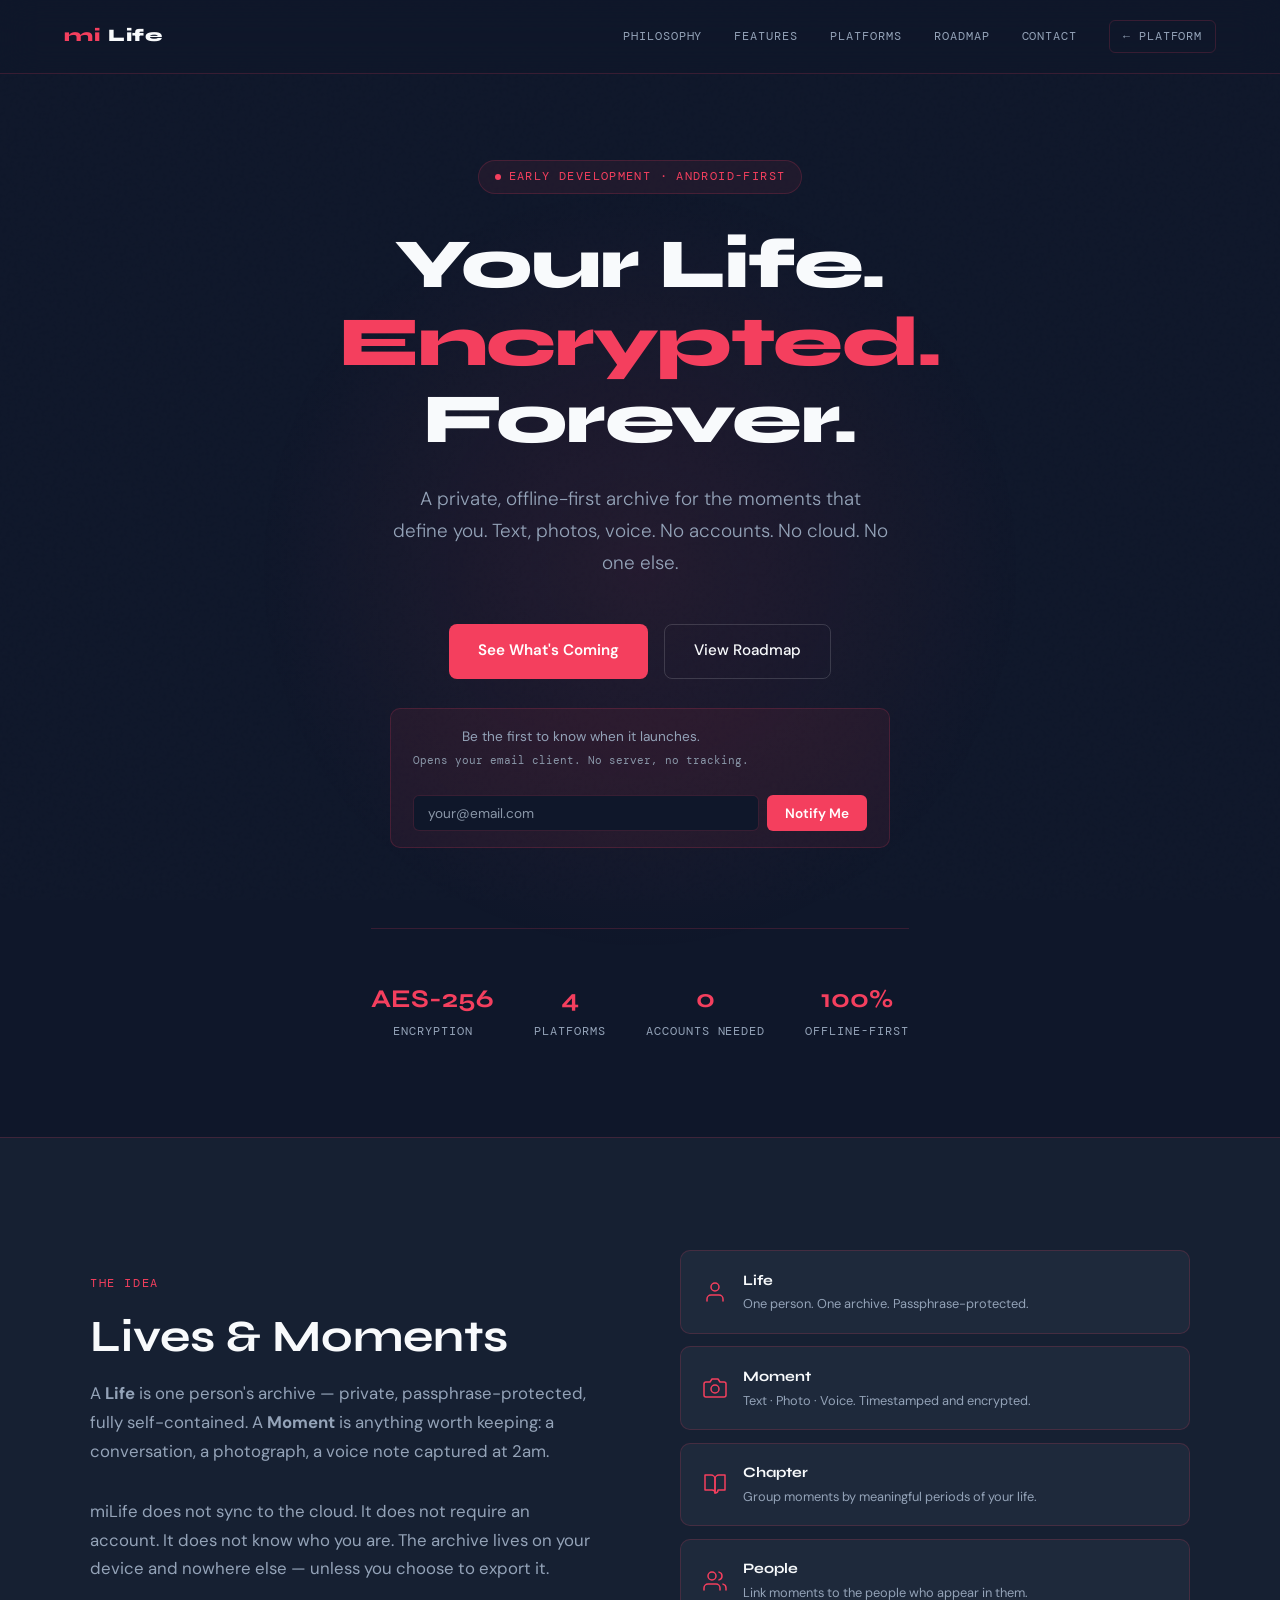
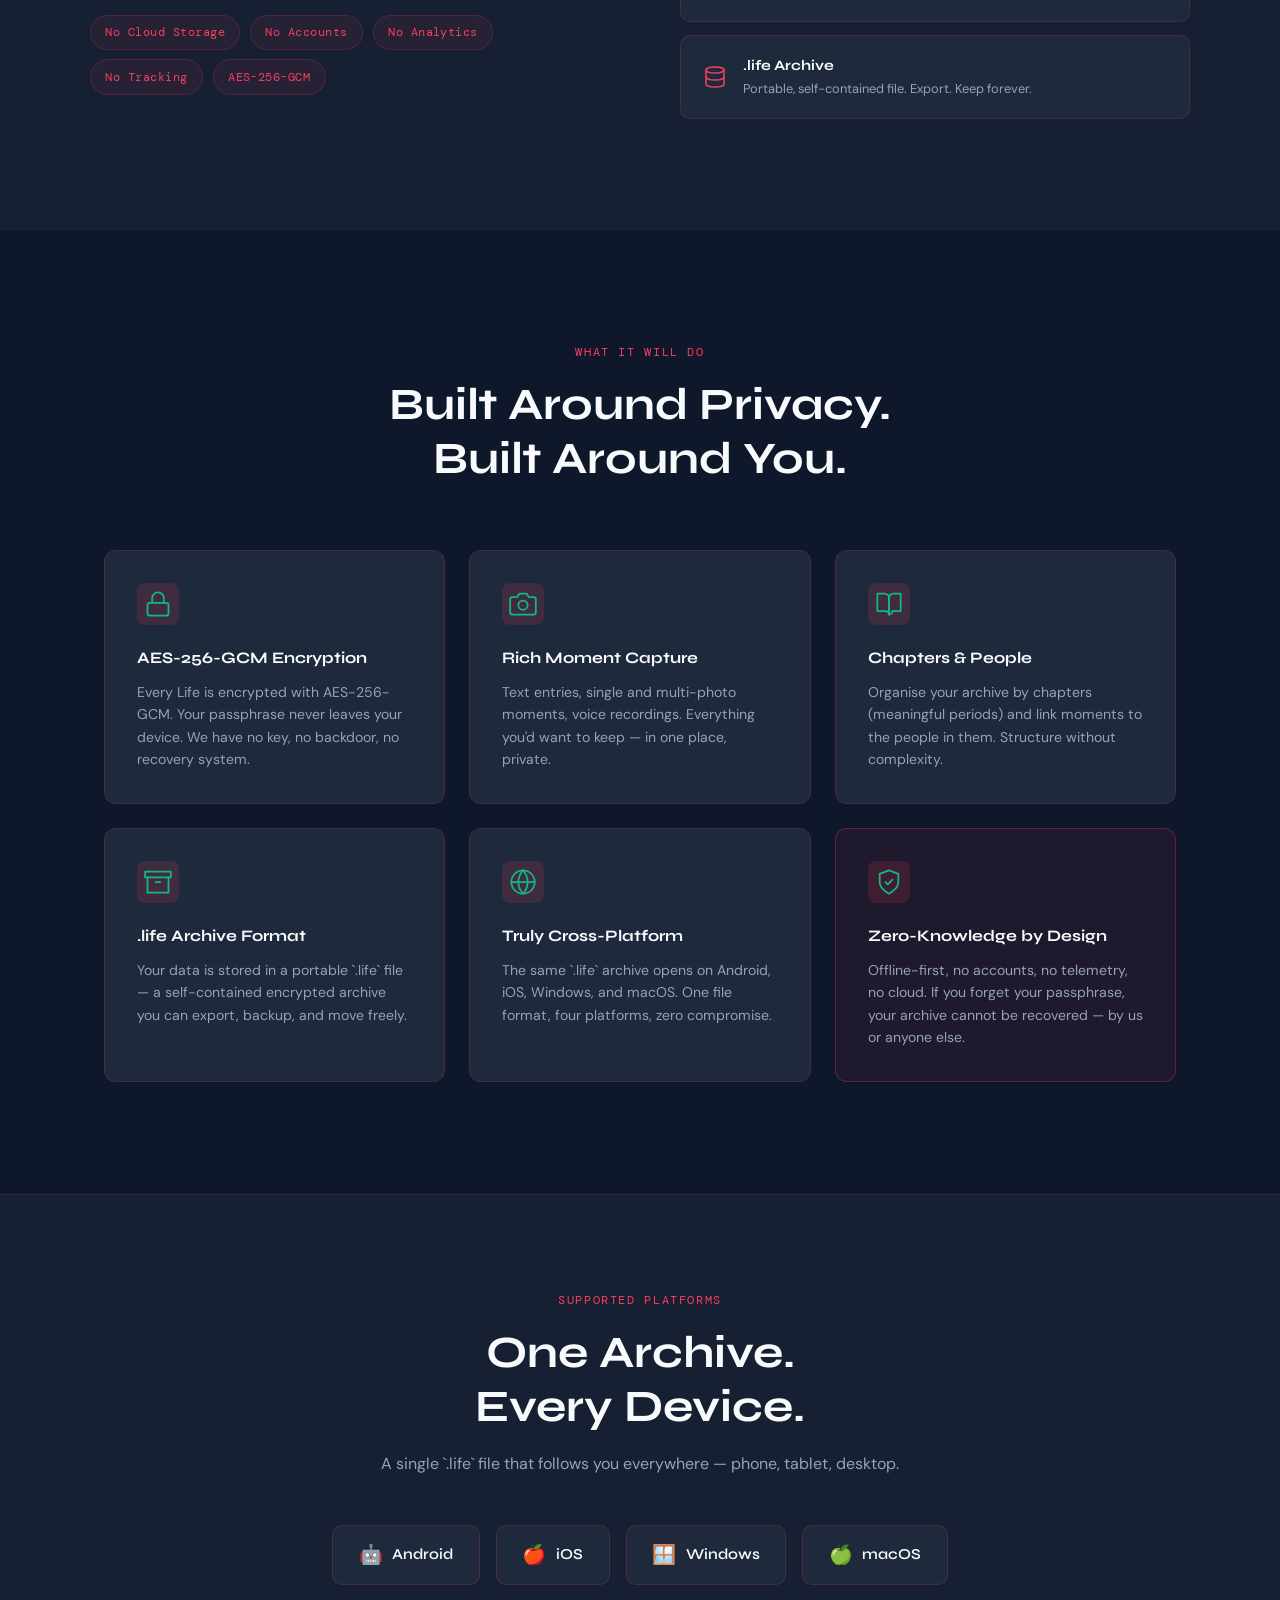
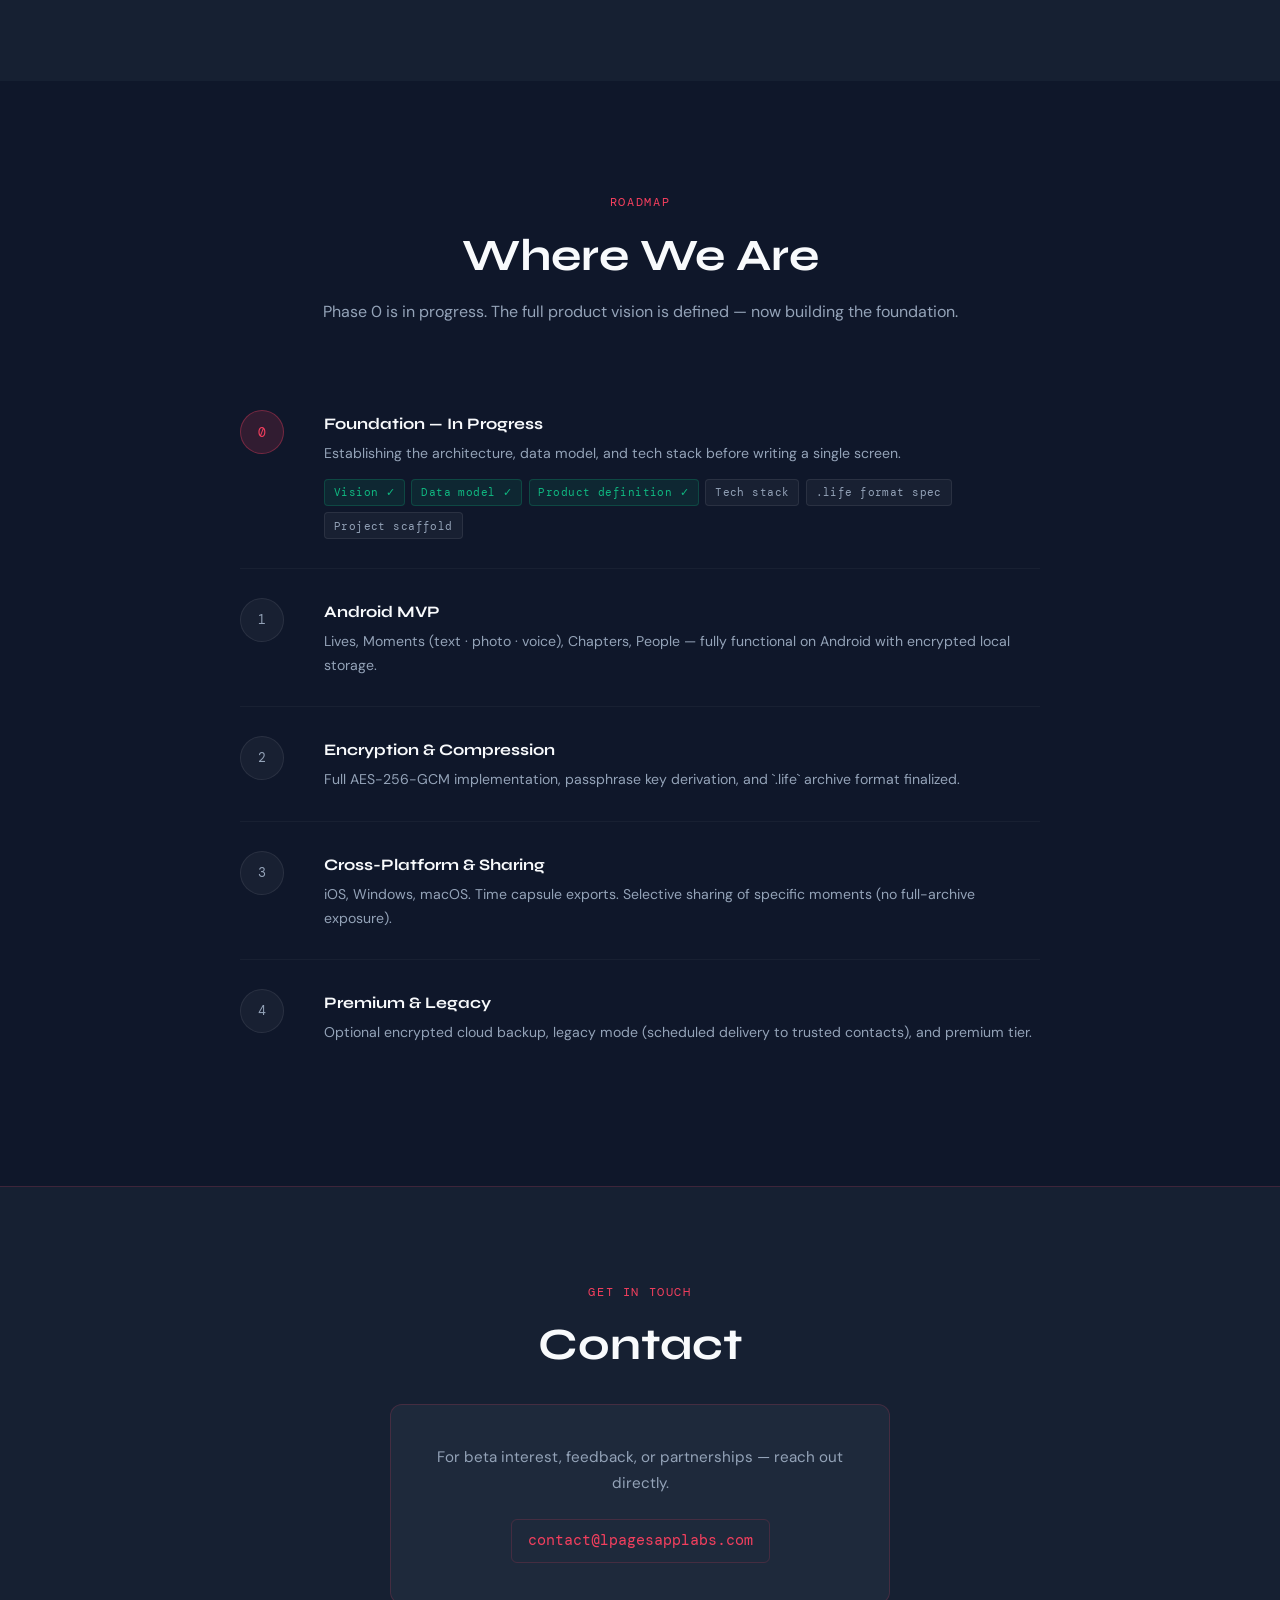
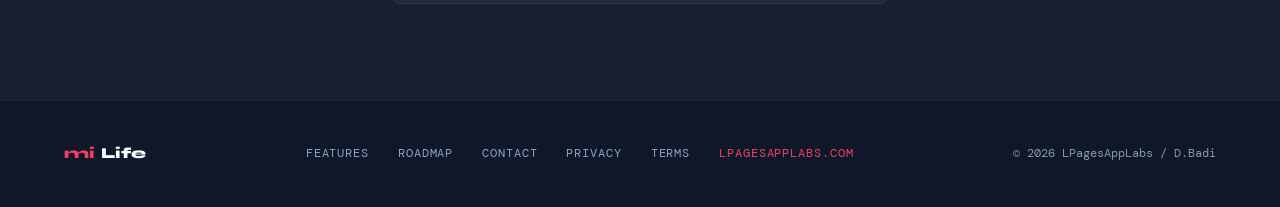
==== commit d3eeafd0: "Make the accessibility layer real, not incidental Four systemic defects, each fixed at its root rath" ====
--- a/index.html
+++ b/index.html
@@ -95,11 +95,11 @@
       </div>
     </div>
     <div class="philosophy-visual reveal">
-      <div class="concept-row"><span class="concept-icon"><svg width="24" height="24" viewBox="0 0 24 24" fill="none" stroke="#F43F5E" stroke-width="1.5" stroke-linecap="round" stroke-linejoin="round" aria-hidden="true"><path d="M20 21v-2a4 4 0 0 0-4-4H8a4 4 0 0 0-4 4v2"/><circle cx="12" cy="7" r="4"/></svg></span><div class="concept-body"><div class="concept-title">Life</div><div class="concept-desc">One person. One archive. Passphrase-protected.</div></div></div>
-      <div class="concept-row"><span class="concept-icon"><svg width="24" height="24" viewBox="0 0 24 24" fill="none" stroke="#F43F5E" stroke-width="1.5" stroke-linecap="round" stroke-linejoin="round" aria-hidden="true"><path d="M23 19a2 2 0 0 1-2 2H3a2 2 0 0 1-2-2V8a2 2 0 0 1 2-2h4l2-3h6l2 3h4a2 2 0 0 1 2 2z"/><circle cx="12" cy="13" r="4"/></svg></span><div class="concept-body"><div class="concept-title">Moment</div><div class="concept-desc">Text · Photo · Voice. Timestamped and encrypted.</div></div></div>
-      <div class="concept-row"><span class="concept-icon"><svg width="24" height="24" viewBox="0 0 24 24" fill="none" stroke="#F43F5E" stroke-width="1.5" stroke-linecap="round" stroke-linejoin="round" aria-hidden="true"><path d="M2 3h6a4 4 0 0 1 4 4v14a3 3 0 0 0-3-3H2z"/><path d="M22 3h-6a4 4 0 0 0-4 4v14a3 3 0 0 0 3-3h7z"/></svg></span><div class="concept-body"><div class="concept-title">Chapter</div><div class="concept-desc">Group moments by meaningful periods of your life.</div></div></div>
-      <div class="concept-row"><span class="concept-icon"><svg width="24" height="24" viewBox="0 0 24 24" fill="none" stroke="#F43F5E" stroke-width="1.5" stroke-linecap="round" stroke-linejoin="round" aria-hidden="true"><path d="M17 21v-2a4 4 0 0 0-4-4H5a4 4 0 0 0-4 4v2"/><circle cx="9" cy="7" r="4"/><path d="M23 21v-2a4 4 0 0 0-3-3.87"/><path d="M16 3.13a4 4 0 0 1 0 7.75"/></svg></span><div class="concept-body"><div class="concept-title">People</div><div class="concept-desc">Link moments to the people who appear in them.</div></div></div>
-      <div class="concept-row"><span class="concept-icon"><svg width="24" height="24" viewBox="0 0 24 24" fill="none" stroke="#F43F5E" stroke-width="1.5" stroke-linecap="round" stroke-linejoin="round" aria-hidden="true"><ellipse cx="12" cy="5" rx="9" ry="3"/><path d="M21 12c0 1.66-4 3-9 3s-9-1.34-9-3"/><path d="M3 5v14c0 1.66 4 3 9 3s9-1.34 9-3V5"/></svg></span><div class="concept-body"><div class="concept-title">.life Archive</div><div class="concept-desc">Portable, self-contained file. Export. Keep forever.</div></div></div>
+      <div class="concept-row"><span class="concept-icon"><svg width="24" height="24" viewBox="0 0 24 24" fill="none" stroke="#F43F5E" stroke-width="1.5" stroke-linecap="round" stroke-linejoin="round" aria-hidden="true"><path d="M20 21v-2a4 4 0 0 0-4-4H8a4 4 0 0 0-4 4v2"/><circle cx="12" cy="7" r="4"/></svg></span><div class="concept-body"><h3 class="concept-title">Life</h3><div class="concept-desc">One person. One archive. Passphrase-protected.</div></div></div>
+      <div class="concept-row"><span class="concept-icon"><svg width="24" height="24" viewBox="0 0 24 24" fill="none" stroke="#F43F5E" stroke-width="1.5" stroke-linecap="round" stroke-linejoin="round" aria-hidden="true"><path d="M23 19a2 2 0 0 1-2 2H3a2 2 0 0 1-2-2V8a2 2 0 0 1 2-2h4l2-3h6l2 3h4a2 2 0 0 1 2 2z"/><circle cx="12" cy="13" r="4"/></svg></span><div class="concept-body"><h3 class="concept-title">Moment</h3><div class="concept-desc">Text · Photo · Voice. Timestamped and encrypted.</div></div></div>
+      <div class="concept-row"><span class="concept-icon"><svg width="24" height="24" viewBox="0 0 24 24" fill="none" stroke="#F43F5E" stroke-width="1.5" stroke-linecap="round" stroke-linejoin="round" aria-hidden="true"><path d="M2 3h6a4 4 0 0 1 4 4v14a3 3 0 0 0-3-3H2z"/><path d="M22 3h-6a4 4 0 0 0-4 4v14a3 3 0 0 0 3-3h7z"/></svg></span><div class="concept-body"><h3 class="concept-title">Chapter</h3><div class="concept-desc">Group moments by meaningful periods of your life.</div></div></div>
+      <div class="concept-row"><span class="concept-icon"><svg width="24" height="24" viewBox="0 0 24 24" fill="none" stroke="#F43F5E" stroke-width="1.5" stroke-linecap="round" stroke-linejoin="round" aria-hidden="true"><path d="M17 21v-2a4 4 0 0 0-4-4H5a4 4 0 0 0-4 4v2"/><circle cx="9" cy="7" r="4"/><path d="M23 21v-2a4 4 0 0 0-3-3.87"/><path d="M16 3.13a4 4 0 0 1 0 7.75"/></svg></span><div class="concept-body"><h3 class="concept-title">People</h3><div class="concept-desc">Link moments to the people who appear in them.</div></div></div>
+      <div class="concept-row"><span class="concept-icon"><svg width="24" height="24" viewBox="0 0 24 24" fill="none" stroke="#F43F5E" stroke-width="1.5" stroke-linecap="round" stroke-linejoin="round" aria-hidden="true"><ellipse cx="12" cy="5" rx="9" ry="3"/><path d="M21 12c0 1.66-4 3-9 3s-9-1.34-9-3"/><path d="M3 5v14c0 1.66 4 3 9 3s9-1.34 9-3V5"/></svg></span><div class="concept-body"><h3 class="concept-title">.life Archive</h3><div class="concept-desc">Portable, self-contained file. Export. Keep forever.</div></div></div>
     </div>
   </div>
 </section>
@@ -113,32 +113,32 @@
   <div class="features-grid">
     <div class="feature-card reveal">
       <div class="feature-icon"><svg width="28" height="28" viewBox="0 0 24 24" fill="none" stroke="#10B981" stroke-width="1.5" stroke-linecap="round" stroke-linejoin="round" aria-hidden="true"><rect x="3" y="11" width="18" height="11" rx="2" ry="2"/><path d="M7 11V7a5 5 0 0 1 10 0v4"/></svg></div>
-      <div class="feature-title">AES-256-GCM Encryption</div>
+      <h3 class="feature-title">AES-256-GCM Encryption</h3>
       <p class="feature-desc">Every Life is encrypted with AES-256-GCM. Your passphrase never leaves your device. We have no key, no backdoor, no recovery system.</p>
     </div>
     <div class="feature-card reveal">
       <div class="feature-icon"><svg width="28" height="28" viewBox="0 0 24 24" fill="none" stroke="#10B981" stroke-width="1.5" stroke-linecap="round" stroke-linejoin="round" aria-hidden="true"><path d="M23 19a2 2 0 0 1-2 2H3a2 2 0 0 1-2-2V8a2 2 0 0 1 2-2h4l2-3h6l2 3h4a2 2 0 0 1 2 2z"/><circle cx="12" cy="13" r="4"/></svg></div>
-      <div class="feature-title">Rich Moment Capture</div>
+      <h3 class="feature-title">Rich Moment Capture</h3>
       <p class="feature-desc">Text entries, single and multi-photo moments, voice recordings. Everything you'd want to keep — in one place, private.</p>
     </div>
     <div class="feature-card reveal">
       <div class="feature-icon"><svg width="28" height="28" viewBox="0 0 24 24" fill="none" stroke="#10B981" stroke-width="1.5" stroke-linecap="round" stroke-linejoin="round" aria-hidden="true"><path d="M2 3h6a4 4 0 0 1 4 4v14a3 3 0 0 0-3-3H2z"/><path d="M22 3h-6a4 4 0 0 0-4 4v14a3 3 0 0 0 3-3h7z"/></svg></div>
-      <div class="feature-title">Chapters & People</div>
+      <h3 class="feature-title">Chapters & People</h3>
       <p class="feature-desc">Organise your archive by chapters (meaningful periods) and link moments to the people in them. Structure without complexity.</p>
     </div>
     <div class="feature-card reveal">
       <div class="feature-icon"><svg width="28" height="28" viewBox="0 0 24 24" fill="none" stroke="#10B981" stroke-width="1.5" stroke-linecap="round" stroke-linejoin="round" aria-hidden="true"><polyline points="21 8 21 21 3 21 3 8"/><rect x="1" y="3" width="22" height="5"/><line x1="10" y1="12" x2="14" y2="12"/></svg></div>
-      <div class="feature-title">.life Archive Format</div>
+      <h3 class="feature-title">.life Archive Format</h3>
       <p class="feature-desc">Your data is stored in a portable `.life` file — a self-contained encrypted archive you can export, backup, and move freely.</p>
     </div>
     <div class="feature-card reveal">
       <div class="feature-icon"><svg width="28" height="28" viewBox="0 0 24 24" fill="none" stroke="#10B981" stroke-width="1.5" stroke-linecap="round" stroke-linejoin="round" aria-hidden="true"><circle cx="12" cy="12" r="10"/><line x1="2" y1="12" x2="22" y2="12"/><path d="M12 2a15.3 15.3 0 0 1 4 10 15.3 15.3 0 0 1-4 10 15.3 15.3 0 0 1-4-10 15.3 15.3 0 0 1 4-10z"/></svg></div>
-      <div class="feature-title">Truly Cross-Platform</div>
+      <h3 class="feature-title">Truly Cross-Platform</h3>
       <p class="feature-desc">The same `.life` archive opens on Android, iOS, Windows, and macOS. One file format, four platforms, zero compromise.</p>
     </div>
     <div class="feature-card feature-card--highlight reveal">
       <div class="feature-icon"><svg width="28" height="28" viewBox="0 0 24 24" fill="none" stroke="#10B981" stroke-width="1.5" stroke-linecap="round" stroke-linejoin="round" aria-hidden="true"><path d="M12 22s8-4 8-10V5l-8-3-8 3v7c0 6 8 10 8 10z"/><polyline points="9 12 11 14 15 10"/></svg></div>
-      <div class="feature-title">Zero-Knowledge by Design</div>
+      <h3 class="feature-title">Zero-Knowledge by Design</h3>
       <p class="feature-desc">Offline-first, no accounts, no telemetry, no cloud. If you forget your passphrase, your archive cannot be recovered — by us or anyone else.</p>
     </div>
   </div>
@@ -153,10 +153,10 @@
       <p class="note-dim">A single `.life` file that follows you everywhere — phone, tablet, desktop.</p>
     </div>
     <div class="platform-grid reveal">
-      <div class="platform-tag"><span class="icon">🤖</span> Android</div>
-      <div class="platform-tag"><span class="icon">🍎</span> iOS</div>
-      <div class="platform-tag"><span class="icon">🪟</span> Windows</div>
-      <div class="platform-tag"><span class="icon">🍏</span> macOS</div>
+      <div class="platform-tag"><span class="icon" aria-hidden="true">🤖</span> Android</div>
+      <div class="platform-tag"><span class="icon" aria-hidden="true">🍎</span> iOS</div>
+      <div class="platform-tag"><span class="icon" aria-hidden="true">🪟</span> Windows</div>
+      <div class="platform-tag"><span class="icon" aria-hidden="true">🍏</span> macOS</div>
     </div>
   </div>
 </section>
--- a/styles.css
+++ b/styles.css
@@ -7,7 +7,7 @@
       --rose-glow2: rgba(244,63,94,0.07);
       --cyan: #22D3EE;
       --emerald: #10B981;
-      --white: #F8FAFC; --muted: #94A3B8;
+      --white: #F8FAFC; --muted: #94A3B8; --muted-dim: #8A97A8;
       --border: rgba(244,63,94,0.18);
     }
     html { scroll-behavior: smooth; }
@@ -127,9 +127,9 @@
       flex: 1; background: var(--bg); border: 1px solid var(--border);
       border-radius: 6px; padding: 0.55rem 0.85rem;
       font-family: 'DM Sans', sans-serif; font-size: 0.85rem; color: var(--white);
-      outline: none; transition: border-color 0.2s;
-    }
-    .notify-form input[type="email"]::placeholder { color: var(--muted); opacity: 0.55; }
+      transition: border-color 0.2s;
+    }
+    .notify-form input[type="email"]::placeholder { color: var(--muted-dim); }
     .notify-form input[type="email"]:focus { border-color: var(--rose); }
     .notify-form button {
       background: var(--rose); color: #fff; border: none; border-radius: 6px;
@@ -238,7 +238,7 @@
     .footer-links { display: flex; gap: 1.8rem; flex-wrap: wrap; }
     .footer-links a { font-family: 'DM Mono', monospace; font-size: 0.72rem; letter-spacing: 0.08em; text-transform: uppercase; color: var(--muted); text-decoration: none; transition: color 0.2s; }
     .footer-links a:hover { color: var(--rose); }
-    .footer-copy { font-family: 'DM Mono', monospace; font-size: 0.72rem; color: var(--muted); opacity: 0.5; }
+    .footer-copy { font-family: 'DM Mono', monospace; font-size: 0.72rem; color: var(--muted-dim); }
 
     .reveal { opacity: 0; transform: translateY(20px); transition: opacity 0.7s ease, transform 0.7s ease; }
     .reveal.visible { opacity: 1; transform: none; }
@@ -265,7 +265,7 @@
     .footer-links .footer-platform { color: var(--rose); }
   
 /* Hint text under notify forms */
-.notify-sub { font-family: 'DM Mono', monospace; font-size: 0.68rem; color: var(--muted); opacity: 0.7; }
+.notify-sub { font-family: 'DM Mono', monospace; font-size: 0.68rem; color: var(--muted-dim); }
 
 /* Skip-to-content — WCAG 2.4.1 Level A */
 .skip-link {
@@ -283,3 +283,36 @@
   transition: top 0.15s ease;
 }
 .skip-link:focus { top: 0; outline: 2px solid #0F172A; outline-offset: 2px; }
+
+/* Focus is a designed state, not a browser default. Nothing on this platform
+   defined one except .skip-link, and five inputs actively removed the ring and
+   signalled focus with a 1px border tint only — a colour-only indicator, which
+   fails WCAG 1.4.1 and 2.4.7. White on these surfaces measures >13:1.
+   :focus-visible, so pointer users never see a ring they did not ask for. */
+:focus-visible {
+  outline: 2px solid #F8FAFC;
+  outline-offset: 2px;
+  border-radius: 4px;
+}
+a:focus-visible, button:focus-visible, input:focus-visible,
+[tabindex]:focus-visible, .btn:focus-visible {
+  outline: 2px solid #F8FAFC;
+  outline-offset: 2px;
+}
+
+/* Card titles are h3 so screen readers and search engines can navigate by
+   heading; :where() keeps specificity at 0 so the existing class rules,
+   which were written for divs, continue to control every visual property. */
+:where(h3.work-name, h3.feature-title, h3.step-title, h3.svc-title, h3.prod-name, h3.post-title, h3.concept-title, h3.why-title, h3.card-title, h3.tier-name) {
+  margin: 0; font-size: inherit; font-weight: inherit; line-height: inherit;
+}
+:where(h3.vis-title, h3.m-name, h3.goal-title, h3.lt-title, h3.how-title, h3.tier-head) {
+  margin: 0; font-size: inherit; font-weight: inherit; line-height: inherit;
+}
+
+/* WCAG 2.5.8 — standalone nav and footer links computed ~20px tall against a
+   24px minimum. min-height with inline-flex raises the hit area without adding
+   padding that would shift the existing horizontal rhythm. */
+.nav-links a, .footer-links a, .nav-mobile a, .nav-right a {
+  display: inline-flex; align-items: center; min-height: 24px;
+}
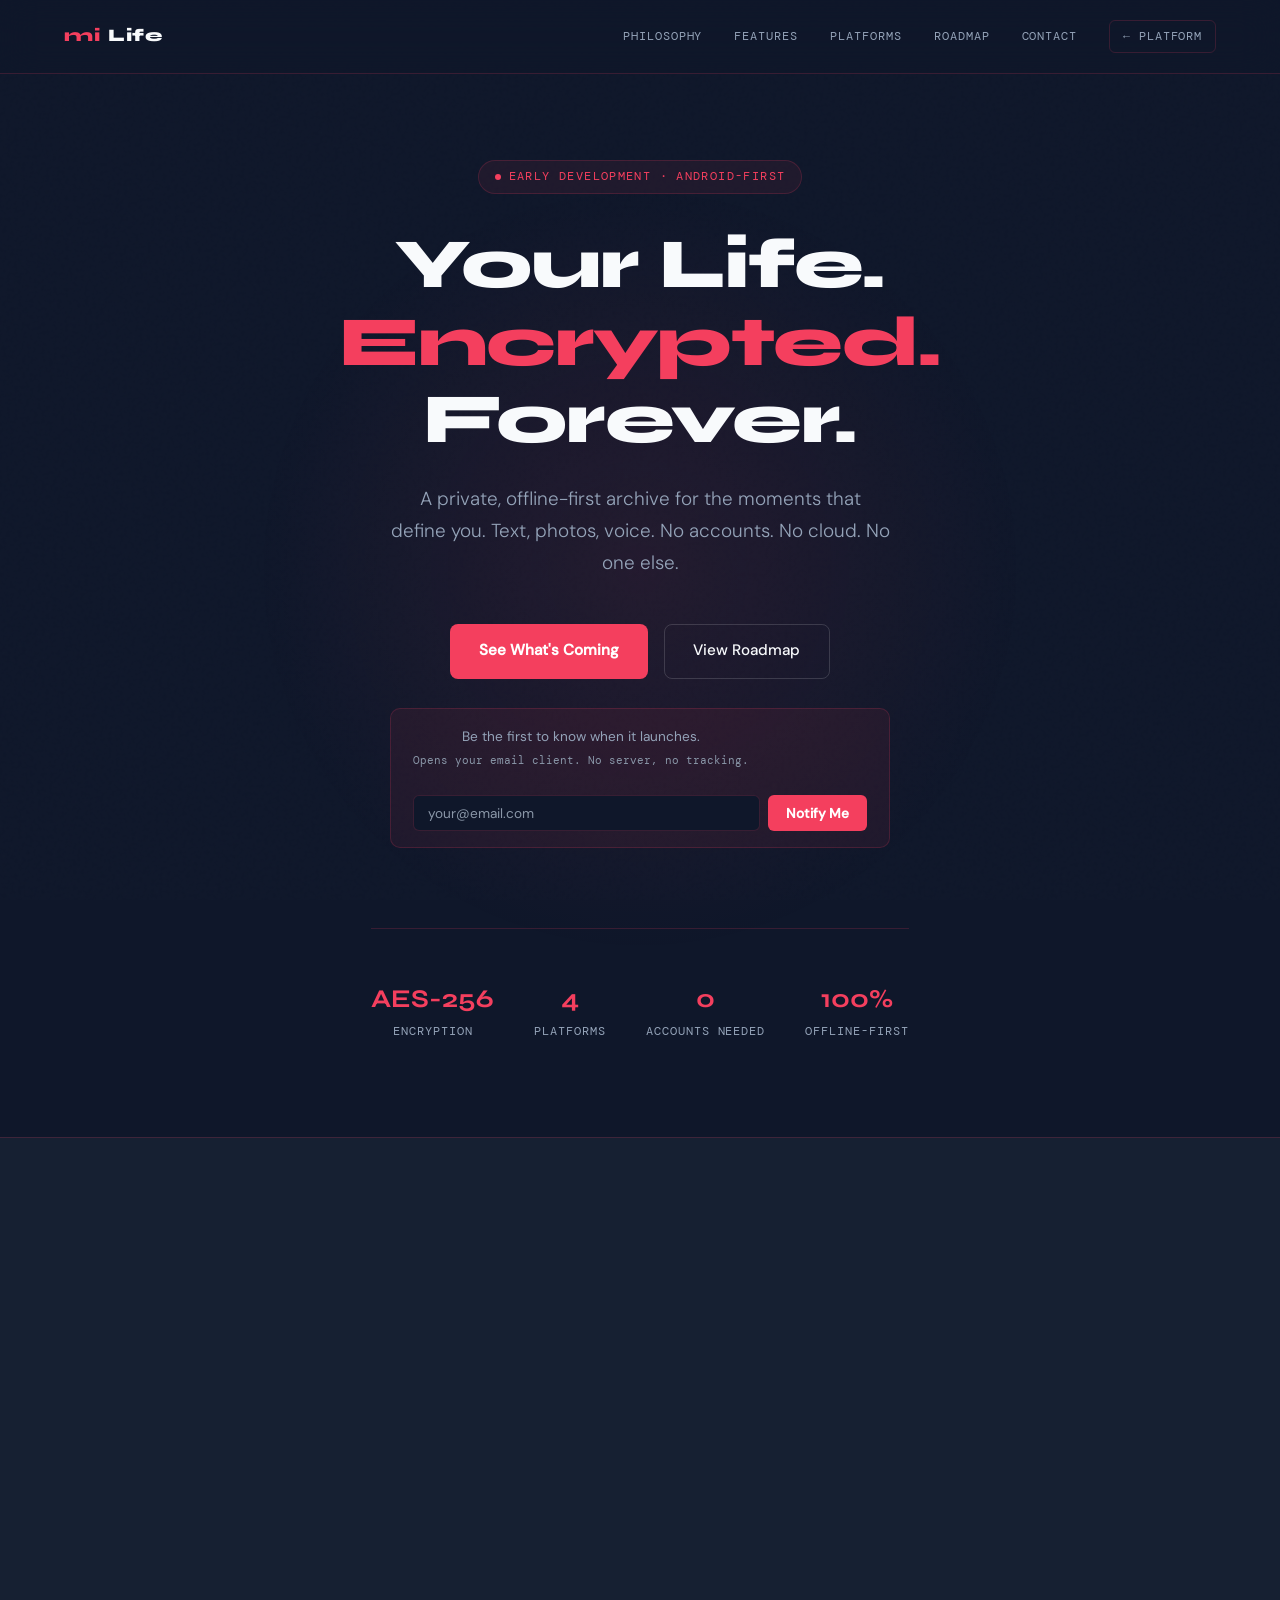
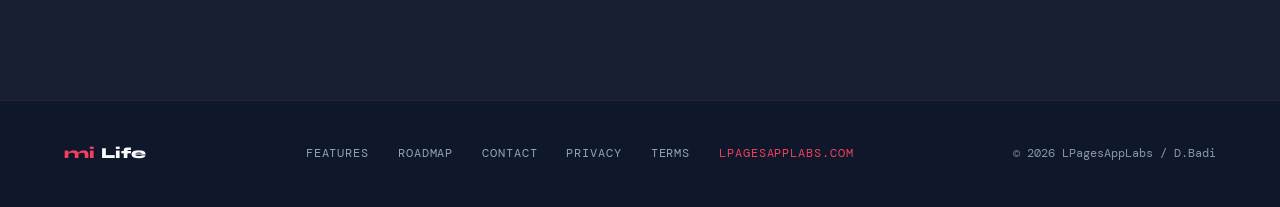
==== commit 78eed6b5: "Remove the last third-party origin, and stop JS failure blanking the page Fonts are now served from " ====
--- a/index.html
+++ b/index.html
@@ -22,8 +22,10 @@
   <meta name="theme-color" content="#0F172A">
   <meta name="robots" content="index, follow">
   <link rel="icon" href="https://lpagesapplabs.com/logo.svg" type="image/svg+xml">
-  <link rel="preconnect" href="https://fonts.bunny.net" crossorigin>
-  <link href="https://fonts.bunny.net/css2?family=Syne:wght@400;600;700;800&family=DM+Mono:wght@300;400;500&family=DM+Sans:wght@300;400;500&display=swap" rel="stylesheet">
+  <script src="main.js"></script>
+  <link rel="stylesheet" href="fonts.css">
+  <link rel="preload" href="fonts/syne-latin-800-normal.woff2" as="font" type="font/woff2" crossorigin>
+  <link rel="preload" href="fonts/dm-sans-latin-400-normal.woff2" as="font" type="font/woff2" crossorigin>
   <link rel="stylesheet" href="styles.css">
 </head>
 <body>
@@ -244,6 +246,5 @@
   <div class="footer-copy">© 2026 LPagesAppLabs / D.Badi</div>
 </footer>
 
-<script src="main.js" defer></script>
 </body>
 </html>
--- a/fonts.css
+++ b/fonts.css
@@ -0,0 +1,219 @@
+/* Self-hosted webfonts. Previously loaded from fonts.bunny.net, which sat in both
+   style-src and font-src on all nine origins with no SRI possible, because the
+   CSS URL is generated. Serving them from our own origin removes the last
+   third-party origin on the platform and lets the CSP drop to 'self'.
+   Greek subsets omitted; latin and latin-ext cover English and Romanian. */
+
+/* latin */
+@font-face {
+  font-family: 'Syne';
+  font-style: normal;
+  font-weight: 400;
+  font-stretch: 100%;
+  font-display: swap;
+  src: url(fonts/syne-latin-400-normal.woff2) format('woff2'); 
+  unicode-range: U+0000-00FF,U+0131,U+0152-0153,U+02BB-02BC,U+02C6,U+02DA,U+02DC,U+0304,U+0308,U+0329,U+2000-206F,U+20AC,U+2122,U+2191,U+2193,U+2212,U+2215,U+FEFF,U+FFFD;
+}
+
+/* latin-ext */
+@font-face {
+  font-family: 'Syne';
+  font-style: normal;
+  font-weight: 400;
+  font-stretch: 100%;
+  font-display: swap;
+  src: url(fonts/syne-latin-ext-400-normal.woff2) format('woff2'); 
+  unicode-range: U+0100-02BA,U+02BD-02C5,U+02C7-02CC,U+02CE-02D7,U+02DD-02FF,U+0304,U+0308,U+0329,U+1D00-1DBF,U+1E00-1E9F,U+1EF2-1EFF,U+2020,U+20A0-20AB,U+20AD-20C0,U+2113,U+2C60-2C7F,U+A720-A7FF;
+}
+
+/* latin */
+@font-face {
+  font-family: 'Syne';
+  font-style: normal;
+  font-weight: 600;
+  font-stretch: 100%;
+  font-display: swap;
+  src: url(fonts/syne-latin-600-normal.woff2) format('woff2'); 
+  unicode-range: U+0000-00FF,U+0131,U+0152-0153,U+02BB-02BC,U+02C6,U+02DA,U+02DC,U+0304,U+0308,U+0329,U+2000-206F,U+20AC,U+2122,U+2191,U+2193,U+2212,U+2215,U+FEFF,U+FFFD;
+}
+
+/* latin-ext */
+@font-face {
+  font-family: 'Syne';
+  font-style: normal;
+  font-weight: 600;
+  font-stretch: 100%;
+  font-display: swap;
+  src: url(fonts/syne-latin-ext-600-normal.woff2) format('woff2'); 
+  unicode-range: U+0100-02BA,U+02BD-02C5,U+02C7-02CC,U+02CE-02D7,U+02DD-02FF,U+0304,U+0308,U+0329,U+1D00-1DBF,U+1E00-1E9F,U+1EF2-1EFF,U+2020,U+20A0-20AB,U+20AD-20C0,U+2113,U+2C60-2C7F,U+A720-A7FF;
+}
+
+/* latin */
+@font-face {
+  font-family: 'Syne';
+  font-style: normal;
+  font-weight: 700;
+  font-stretch: 100%;
+  font-display: swap;
+  src: url(fonts/syne-latin-700-normal.woff2) format('woff2'); 
+  unicode-range: U+0000-00FF,U+0131,U+0152-0153,U+02BB-02BC,U+02C6,U+02DA,U+02DC,U+0304,U+0308,U+0329,U+2000-206F,U+20AC,U+2122,U+2191,U+2193,U+2212,U+2215,U+FEFF,U+FFFD;
+}
+
+/* latin-ext */
+@font-face {
+  font-family: 'Syne';
+  font-style: normal;
+  font-weight: 700;
+  font-stretch: 100%;
+  font-display: swap;
+  src: url(fonts/syne-latin-ext-700-normal.woff2) format('woff2'); 
+  unicode-range: U+0100-02BA,U+02BD-02C5,U+02C7-02CC,U+02CE-02D7,U+02DD-02FF,U+0304,U+0308,U+0329,U+1D00-1DBF,U+1E00-1E9F,U+1EF2-1EFF,U+2020,U+20A0-20AB,U+20AD-20C0,U+2113,U+2C60-2C7F,U+A720-A7FF;
+}
+
+/* latin */
+@font-face {
+  font-family: 'Syne';
+  font-style: normal;
+  font-weight: 800;
+  font-stretch: 100%;
+  font-display: swap;
+  src: url(fonts/syne-latin-800-normal.woff2) format('woff2'); 
+  unicode-range: U+0000-00FF,U+0131,U+0152-0153,U+02BB-02BC,U+02C6,U+02DA,U+02DC,U+0304,U+0308,U+0329,U+2000-206F,U+20AC,U+2122,U+2191,U+2193,U+2212,U+2215,U+FEFF,U+FFFD;
+}
+
+/* latin-ext */
+@font-face {
+  font-family: 'Syne';
+  font-style: normal;
+  font-weight: 800;
+  font-stretch: 100%;
+  font-display: swap;
+  src: url(fonts/syne-latin-ext-800-normal.woff2) format('woff2'); 
+  unicode-range: U+0100-02BA,U+02BD-02C5,U+02C7-02CC,U+02CE-02D7,U+02DD-02FF,U+0304,U+0308,U+0329,U+1D00-1DBF,U+1E00-1E9F,U+1EF2-1EFF,U+2020,U+20A0-20AB,U+20AD-20C0,U+2113,U+2C60-2C7F,U+A720-A7FF;
+}
+
+/* latin */
+@font-face {
+  font-family: 'DM Mono';
+  font-style: normal;
+  font-weight: 300;
+  font-display: swap;
+  src: url(fonts/dm-mono-latin-300-normal.woff2) format('woff2'); 
+  unicode-range: U+0000-00FF,U+0131,U+0152-0153,U+02BB-02BC,U+02C6,U+02DA,U+02DC,U+0304,U+0308,U+0329,U+2000-206F,U+20AC,U+2122,U+2191,U+2193,U+2212,U+2215,U+FEFF,U+FFFD;
+}
+
+/* latin-ext */
+@font-face {
+  font-family: 'DM Mono';
+  font-style: normal;
+  font-weight: 300;
+  font-display: swap;
+  src: url(fonts/dm-mono-latin-ext-300-normal.woff2) format('woff2'); 
+  unicode-range: U+0100-02BA,U+02BD-02C5,U+02C7-02CC,U+02CE-02D7,U+02DD-02FF,U+0304,U+0308,U+0329,U+1D00-1DBF,U+1E00-1E9F,U+1EF2-1EFF,U+2020,U+20A0-20AB,U+20AD-20C0,U+2113,U+2C60-2C7F,U+A720-A7FF;
+}
+
+/* latin */
+@font-face {
+  font-family: 'DM Mono';
+  font-style: normal;
+  font-weight: 400;
+  font-display: swap;
+  src: url(fonts/dm-mono-latin-400-normal.woff2) format('woff2'); 
+  unicode-range: U+0000-00FF,U+0131,U+0152-0153,U+02BB-02BC,U+02C6,U+02DA,U+02DC,U+0304,U+0308,U+0329,U+2000-206F,U+20AC,U+2122,U+2191,U+2193,U+2212,U+2215,U+FEFF,U+FFFD;
+}
+
+/* latin-ext */
+@font-face {
+  font-family: 'DM Mono';
+  font-style: normal;
+  font-weight: 400;
+  font-display: swap;
+  src: url(fonts/dm-mono-latin-ext-400-normal.woff2) format('woff2'); 
+  unicode-range: U+0100-02BA,U+02BD-02C5,U+02C7-02CC,U+02CE-02D7,U+02DD-02FF,U+0304,U+0308,U+0329,U+1D00-1DBF,U+1E00-1E9F,U+1EF2-1EFF,U+2020,U+20A0-20AB,U+20AD-20C0,U+2113,U+2C60-2C7F,U+A720-A7FF;
+}
+
+/* latin */
+@font-face {
+  font-family: 'DM Mono';
+  font-style: normal;
+  font-weight: 500;
+  font-display: swap;
+  src: url(fonts/dm-mono-latin-500-normal.woff2) format('woff2'); 
+  unicode-range: U+0000-00FF,U+0131,U+0152-0153,U+02BB-02BC,U+02C6,U+02DA,U+02DC,U+0304,U+0308,U+0329,U+2000-206F,U+20AC,U+2122,U+2191,U+2193,U+2212,U+2215,U+FEFF,U+FFFD;
+}
+
+/* latin-ext */
+@font-face {
+  font-family: 'DM Mono';
+  font-style: normal;
+  font-weight: 500;
+  font-display: swap;
+  src: url(fonts/dm-mono-latin-ext-500-normal.woff2) format('woff2'); 
+  unicode-range: U+0100-02BA,U+02BD-02C5,U+02C7-02CC,U+02CE-02D7,U+02DD-02FF,U+0304,U+0308,U+0329,U+1D00-1DBF,U+1E00-1E9F,U+1EF2-1EFF,U+2020,U+20A0-20AB,U+20AD-20C0,U+2113,U+2C60-2C7F,U+A720-A7FF;
+}
+
+/* latin */
+@font-face {
+  font-family: 'DM Sans';
+  font-style: normal;
+  font-weight: 300;
+  font-stretch: 100%;
+  font-display: swap;
+  src: url(fonts/dm-sans-latin-300-normal.woff2) format('woff2'); 
+  unicode-range: U+0000-00FF,U+0131,U+0152-0153,U+02BB-02BC,U+02C6,U+02DA,U+02DC,U+0304,U+0308,U+0329,U+2000-206F,U+20AC,U+2122,U+2191,U+2193,U+2212,U+2215,U+FEFF,U+FFFD;
+}
+
+/* latin-ext */
+@font-face {
+  font-family: 'DM Sans';
+  font-style: normal;
+  font-weight: 300;
+  font-stretch: 100%;
+  font-display: swap;
+  src: url(fonts/dm-sans-latin-ext-300-normal.woff2) format('woff2'); 
+  unicode-range: U+0100-02BA,U+02BD-02C5,U+02C7-02CC,U+02CE-02D7,U+02DD-02FF,U+0304,U+0308,U+0329,U+1D00-1DBF,U+1E00-1E9F,U+1EF2-1EFF,U+2020,U+20A0-20AB,U+20AD-20C0,U+2113,U+2C60-2C7F,U+A720-A7FF;
+}
+
+/* latin */
+@font-face {
+  font-family: 'DM Sans';
+  font-style: normal;
+  font-weight: 400;
+  font-stretch: 100%;
+  font-display: swap;
+  src: url(fonts/dm-sans-latin-400-normal.woff2) format('woff2'); 
+  unicode-range: U+0000-00FF,U+0131,U+0152-0153,U+02BB-02BC,U+02C6,U+02DA,U+02DC,U+0304,U+0308,U+0329,U+2000-206F,U+20AC,U+2122,U+2191,U+2193,U+2212,U+2215,U+FEFF,U+FFFD;
+}
+
+/* latin-ext */
+@font-face {
+  font-family: 'DM Sans';
+  font-style: normal;
+  font-weight: 400;
+  font-stretch: 100%;
+  font-display: swap;
+  src: url(fonts/dm-sans-latin-ext-400-normal.woff2) format('woff2'); 
+  unicode-range: U+0100-02BA,U+02BD-02C5,U+02C7-02CC,U+02CE-02D7,U+02DD-02FF,U+0304,U+0308,U+0329,U+1D00-1DBF,U+1E00-1E9F,U+1EF2-1EFF,U+2020,U+20A0-20AB,U+20AD-20C0,U+2113,U+2C60-2C7F,U+A720-A7FF;
+}
+
+/* latin */
+@font-face {
+  font-family: 'DM Sans';
+  font-style: normal;
+  font-weight: 500;
+  font-stretch: 100%;
+  font-display: swap;
+  src: url(fonts/dm-sans-latin-500-normal.woff2) format('woff2'); 
+  unicode-range: U+0000-00FF,U+0131,U+0152-0153,U+02BB-02BC,U+02C6,U+02DA,U+02DC,U+0304,U+0308,U+0329,U+2000-206F,U+20AC,U+2122,U+2191,U+2193,U+2212,U+2215,U+FEFF,U+FFFD;
+}
+
+/* latin-ext */
+@font-face {
+  font-family: 'DM Sans';
+  font-style: normal;
+  font-weight: 500;
+  font-stretch: 100%;
+  font-display: swap;
+  src: url(fonts/dm-sans-latin-ext-500-normal.woff2) format('woff2'); 
+  unicode-range: U+0100-02BA,U+02BD-02C5,U+02C7-02CC,U+02CE-02D7,U+02DD-02FF,U+0304,U+0308,U+0329,U+1D00-1DBF,U+1E00-1E9F,U+1EF2-1EFF,U+2020,U+20A0-20AB,U+20AD-20C0,U+2113,U+2C60-2C7F,U+A720-A7FF;
+}
--- a/styles.css
+++ b/styles.css
@@ -240,8 +240,8 @@
     .footer-links a:hover { color: var(--rose); }
     .footer-copy { font-family: 'DM Mono', monospace; font-size: 0.72rem; color: var(--muted-dim); }
 
-    .reveal { opacity: 0; transform: translateY(20px); transition: opacity 0.7s ease, transform 0.7s ease; }
-    .reveal.visible { opacity: 1; transform: none; }
+    .js .reveal { opacity: 0; transform: translateY(20px); transition: opacity 0.7s ease, transform 0.7s ease; }
+    .js .reveal.visible { opacity: 1; transform: none; }
 
     @media (max-width: 768px) {
       .philosophy-inner { grid-template-columns: 1fr; gap: 3rem; }
@@ -258,7 +258,7 @@
     @media (prefers-reduced-motion: reduce) {
       *, *::before, *::after { animation-duration: 0.01ms !important; animation-iteration-count: 1 !important; transition-duration: 0.01ms !important; }
       html { scroll-behavior: auto; }
-      .reveal { opacity: 1; transform: none; }
+      .js .reveal { opacity: 1; transform: none; }
     }
     .feature-card--highlight { border-color: rgba(244,63,94,0.3); background: var(--rose-glow2); }
     .note-dim { color: var(--muted); margin-top: 0.5rem; }
@@ -316,3 +316,19 @@
 .nav-links a, .footer-links a, .nav-mobile a, .nav-right a {
   display: inline-flex; align-items: center; min-height: 24px;
 }
+
+/* 404 page. No inline style attributes anywhere — style-src is 'self' with no
+   unsafe-inline, so an inline style would simply not apply and the page would
+   render bare. The strict CSP is only real because nothing depends on inline. */
+.nf-wrap {
+  min-height: 70vh; display: flex; flex-direction: column;
+  align-items: center; justify-content: center; text-align: center;
+  padding: 8rem 5% 4rem; gap: 1rem;
+}
+.nf-code {
+  font-family: 'DM Mono', monospace; font-size: .72rem; letter-spacing: .14em;
+  text-transform: uppercase; color: var(--muted);
+}
+.nf-title { font-family: 'Syne', sans-serif; font-weight: 800; font-size: clamp(2rem, 5vw, 3rem); }
+.nf-body { color: var(--muted); max-width: 46ch; line-height: 1.7; }
+.nf-back { color: var(--white); }
